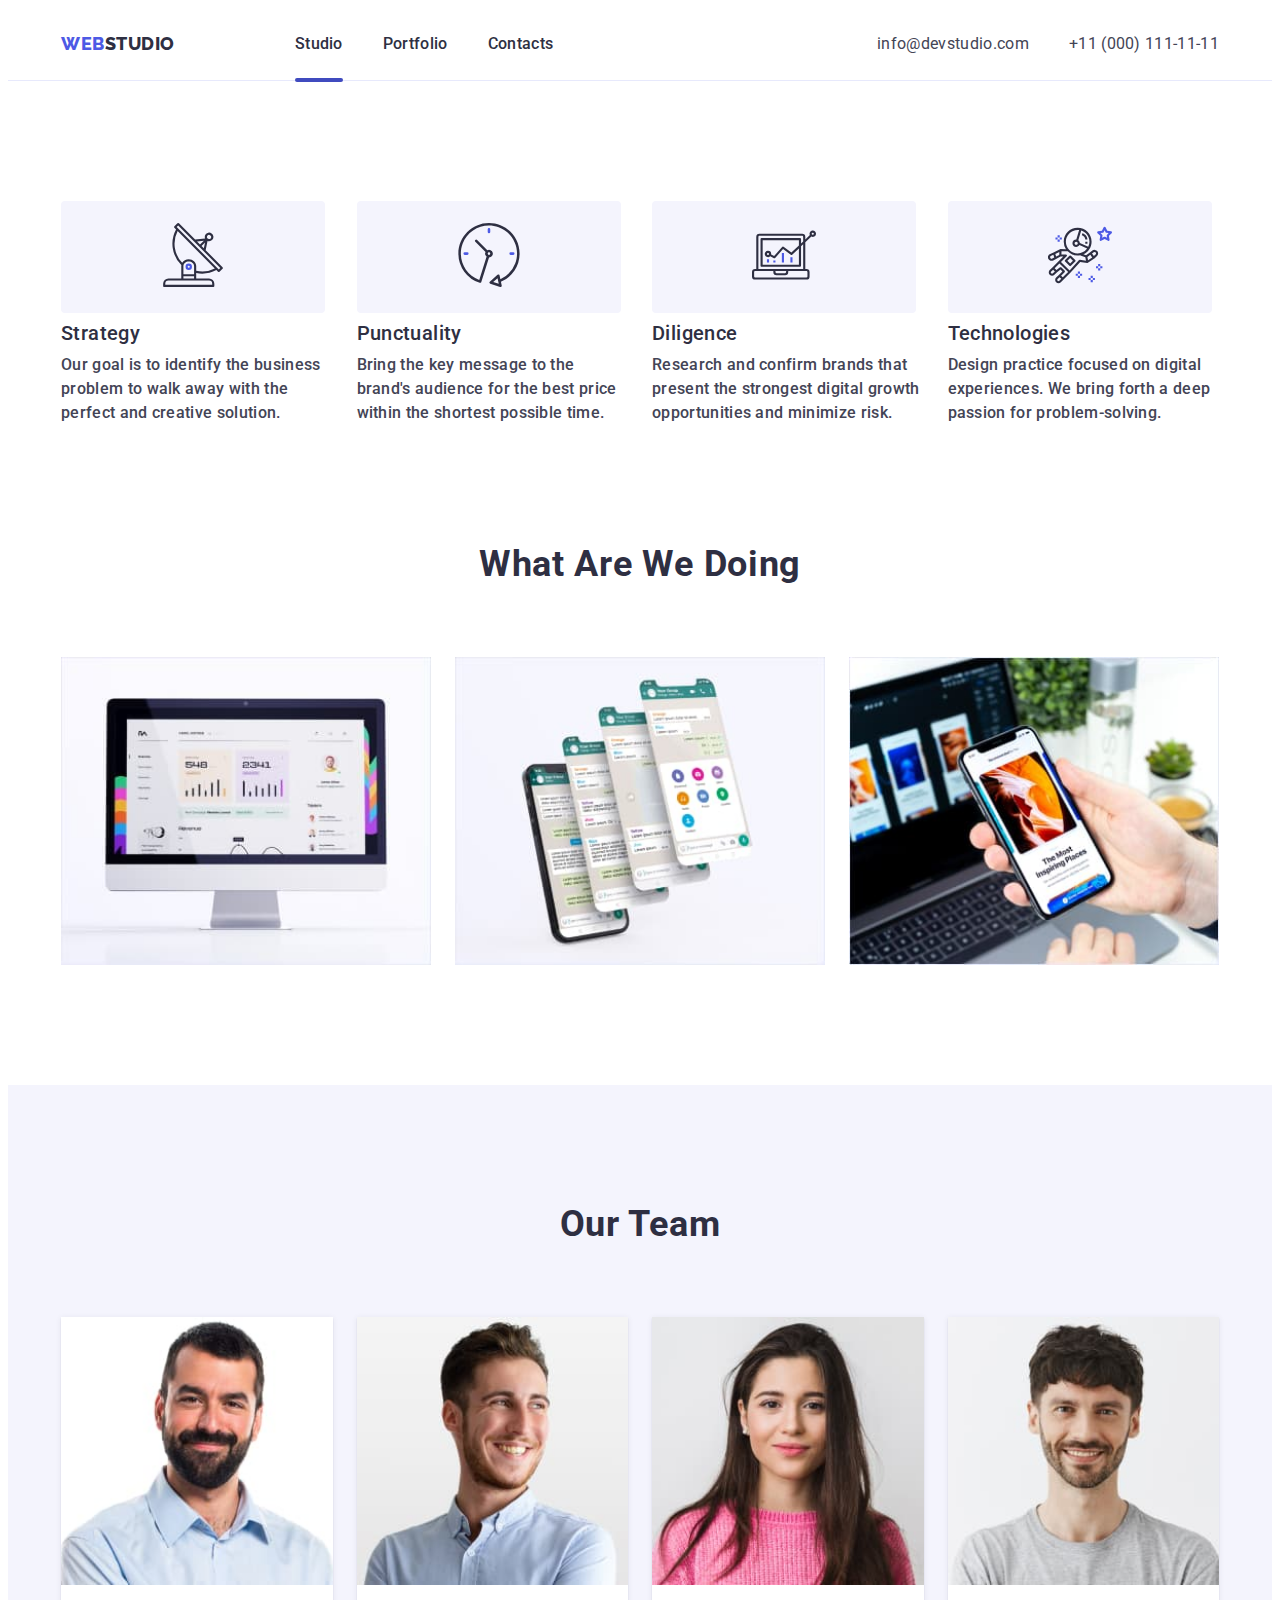
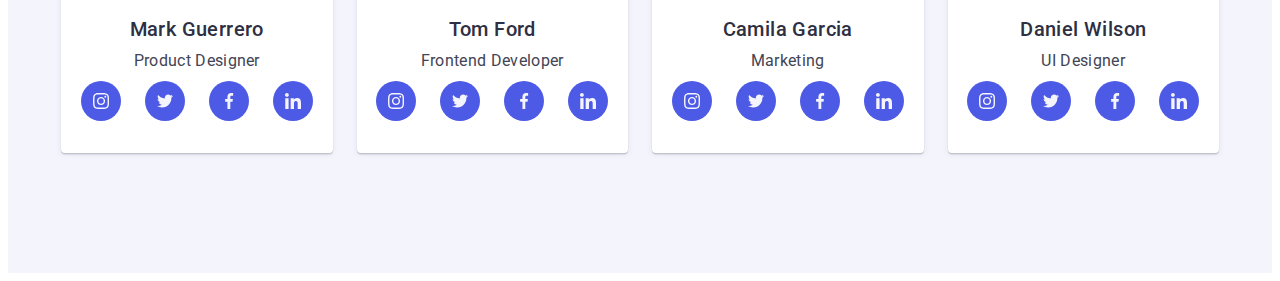
==== index.html @ e6288dbb "commit" ====
<!DOCTYPE html>
<html lang="en">
<head>
    <meta charset="UTF-8">
    <meta http-equiv="X-UA-Compatible" content="IE=edge">
    <meta name="viewport" content="width=device-width, initial-scale=1.0">
    <title>WebStudio</title>
    <link rel="preconnect" href="https://fonts.googleapis.com">
    <link rel="preconnect" href="https://fonts.gstatic.com" crossorigin>
    <link href="https://fonts.googleapis.com/css2?family=Raleway:wght@800&family=Roboto:wght@400;500;700;900&display=swap"
      rel="stylesheet">
      <link rel="stylesheet" href="https://cdnjs.cloudflare.com/ajax/libs/modern-normalize/1.1.0/modern-normalize.min.css"
        integrity="sha512-wpPYUAdjBVSE4KJnH1VR1HeZfpl1ub8YT/NKx4PuQ5NmX2tKuGu6U/JRp5y+Y8XG2tV+wKQpNHVUX03MfMFn9Q=="
        crossorigin="anonymous" referrerpolicy="no-referrer" />
    <link rel="stylesheet" href="./css/styles.css">
</head>
<body>
  <header class="page-header">
    <div class="container page-header-container">
  <nav class="page-nav list">
    <a class="logo link" href="./index.html">Web<span class="logo-span">Studio</span></a>
    <ul class="menu list">
      <li class="menu-item">
        <a class="menu-link activ-studio link" href="./index.html">Studio</a>
      </li>
      <li class="menu-item">
        <a class="menu-link  link" href="./portfolio.html">Portfolio</a>
      </li>
      <li class="menu-item">
        <a class="menu-link  link" href="">Contacts</a>
      </li>
    </ul>
  </nav>
  <button type="button" class="mobile-menu-open " data-menu-open>
    <svg class="mobile-menu-open-icon" width="32" height="22">
      <use href="./images/icons.svg#icon-icon-burger"></use>
    </svg>
  </button>
  <address class="page-address">
    <ul class="contact list">
      <li class="page-address-contact" >
        <a class="contact-info link" href="mailto:info@devstudio.com">info@devstudio.com</a>
      </li>
      <li class="page-address-contact">
        <a class="contact-info link" href="tel:+110001111111">+11 (000) 111-11-11</a>
      </li>
    </ul>
  </address>
    </div>
    <div class="mobile-menu-btn " data-menu>
      <div class="container mobile-menu-container">
        <button class="mobile-menu-close-btn " data-menu-close>
          <svg class=".mobile-menu-close-icon" width="8" height="8">
            <use href="./images/icons.svg#icon-close-modal"></use>
          </svg>
        </button>
        <ul class="mobile-menu list">
          <li class="mobile-menu-item">
            <a class="mobile-menu-link  link" href="./index.html">Studio</a>
          </li>
          <li class="mobile-menu-item">
            <a class="mobile-menu-link  link" href="./portfolio.html">Portfolio</a>
          </li>
          <li class="mobile-menu-item">
            <a class="mobile-menu-link activ-contacts link" href="">Contacts</a>
          </li>
        </ul>
        <address class="mobile-page-address">
          <ul class="mobile-contact list">
            <li class="mobile-page-address-contact">
              <a class="mobile-contact-info-tel link" href="tel:+110001111111">+11 (000) 111-11-11</a>
            </li>
            <li class="mobile-page-address-contact">
              <a class="mobile-contact-info-email link" href="mailto:info@devstudio.com">info@devstudio.com</a>
            </li>
          </ul>
        </address>
        <ul class="mobile-social-list list">
          <li class="mobile-social-list-item">
            <a href="" class="mobile-social-list-link">
              <svg class="mobile-social-list-icon" width="16" height="16">
                <use href="./images/icons.svg#icon-instagram"></use>
              </svg>
            </a>
          </li>
          <li class="mobile-social-list-item">
            <a href="" class="mobile-social-list-link">
              <svg class="mobile-social-list-icon" width="16" height="16">
                <use href="./images/icons.svg#icon-twitter"></use>
              </svg>
            </a>
          </li>
          <li class="mobile-social-list-item">
            <a href="" class="mobile-social-list-link">
              <svg class="mobile-social-list-icon" width="16" height="16">
                <use href="./images/icons.svg#icon-facebook"></use>
              </svg>
            </a>
          </li>
          <li class="mobile-social-list-item">
            <a href="" class="mobile-social-list-link">
              <svg class="mobile-social-list-icon" width="16" height="16">
                <use href="./images/icons.svg#icon-linkedin"></use>
              </svg>
            </a>
          </li>
        </ul>
      </div>
    </div>
  </header>
  <main>
    <!-- <section class="hero">
<div class="container">
<h1 class="main-title">Effective Solutions
  for Your Business</h1>
<button class="modal-btn" type="button" data-modal-open>Order Service</button>
</div>
   </section> -->
    <section class="solutions section">
      <div class="container">
        <h2 class="visualy-hidden" hidden></h2>
        <ul class="solutions-list list">
          <li class="team-solutions">
            <div class="solutions-list-icons">
              <a href="" class="solutions-list-link">
                <svg class="solutions-icons" width="64" height="64">
                  <use href="./images/icons.svg#icon-antenna"></use>
                </svg>
              </a>         
            </div>
            <h3 class="name-decisions">Strategy</h3>
            <p class="description-solutions">Our goal is to identify the business
              problem to walk away with the perfect and creative solution.</p>
          </li>
          <li class="team-solutions">
            <div class="solutions-list-icons">
              <a href="" class="solutions-list-link">
                <svg class="solutions-icons" width="64" height="64">
                  <use href="./images/icons.svg#icon-clock"></use>
                </svg>
              </a>         
            </div>
            <h3 class="name-decisions">Punctuality</h3>
            <p class="description-solutions">Bring the key message to the brand's audience for the best price within the
              shortest possible time.</p>
          </li>
          <li class="team-solutions">
            <div class="solutions-list-icons">
              <a href="" class="solutions-list-link">
                <svg class="solutions-icons" width="64" height="64">
                  <use href="./images/icons.svg#icon-diagram"></use>
                </svg>
              </a>      
            </div>
            <h3 class="name-decisions">Diligence</h3>
            <p class="description-solutions">Research and confirm brands that present the strongest digital growth opportunities
              and minimize risk.</p>
          </li>
          <li class="team-solutions">
            <div class="solutions-list-icons">
              <a href="" class="solutions-list-link">
                <svg class="solutions-icons" width="64" height="64">
                  <use href="./images/icons.svg#icon-astronaut"></use>
                </svg>
              </a>  
            </div>
            <h3 class="name-decisions">Technologies</h3>
            <p class="description-solutions">Design practice focused on digital experiences. We bring forth a deep passion for
              problem-solving.</p>
          </li>
        </ul>
      </div>
    </section>
    <section class="our-solutions">
   <div class="container">
    <h2 class="work-options">What are we doing</h2>
    <ul class="our-solutions-list list">
      <li class="photos-works">
        <img src="./images/section_3/img_1.jpg" alt="computer" width="360" height="300">
      </li>
      <li class="photos-works">
        <img src="./images/section_3/img_2.jpg" alt="application" width="360" height="300">
      </li>
      <li class="photos-works">
        <img src="./images/section_3/img_3.jpg" alt="telephone" width="360" height="300">
      </li>
    </ul>
   </div>
    </section>
    <section class="our-team section">
      <div class="container">
        <h2 class="team">Our Team</h2>
        <ul class="our-team-list list">
          <li class="team-description">
            <img src="./images/team/mark_guerrero.jpg" alt="photo product designer" width="264" height="260">
            <div class="team-description-content">
                <h3 class="name">Mark Guerrero</h3>
                <p class="profession">Product Designer</p>
                <ul class="social-list list">
                  <li class="social-list-item">
                    <a href="" class="social-list-link">
                      <svg class="social-list-icon" width="16" height="16">
                        <use href="./images/icons.svg#icon-instagram"></use>
                      </svg>
                    </a>
                  </li>
                  <li class="social-list-item">
                    <a href="" class="social-list-link">
                      <svg class="social-list-icon" width="16" height="16">
                        <use href="./images/icons.svg#icon-twitter"></use>
                      </svg>
                    </a>
                  </li>
                  <li class="social-list-item">
                    <a href="" class="social-list-link">
                      <svg class="social-list-icon" width="16" height="16">
                        <use href="./images/icons.svg#icon-facebook"></use>
                      </svg>
                    </a>
                  </li>
                  <li class="social-list-item">
                    <a href="" class="social-list-link">
                      <svg class="social-list-icon" width="16" height="16">
                        <use href="./images/icons.svg#icon-linkedin"></use>
                      </svg>
                    </a>
                  </li>
                </ul>
            </div>
          </li>
          <li class="team-description">
            <img src="./images/team/tom_ford.jpg" alt="photo frontend developer " width="264" height="260">
            <div class="team-description-content">
                <h3 class="name">Tom Ford</h3>
                <p class="profession">Frontend Developer</p>
                <ul class="social-list list">
                  <li class="social-list-item">
                    <a href="" class="social-list-link">
                      <svg class="social-list-icon" width="16" height="16">
                        <use href="./images/icons.svg#icon-instagram"></use>
                      </svg>
                    </a>
                  </li>
                  <li class="social-list-item">
                    <a href="" class="social-list-link">
                      <svg class="social-list-icon" width="16" height="16">
                        <use href="./images/icons.svg#icon-twitter"></use>
                      </svg>
                    </a>
                  </li>
                  <li class="social-list-item">
                    <a href="" class="social-list-link">
                      <svg class="social-list-icon" width="16" height="16">
                        <use href="./images/icons.svg#icon-facebook"></use>
                      </svg>
                    </a>
                  </li>
                  <li class="social-list-item">
                    <a href="" class="social-list-link">
                      <svg class="social-list-icon" width="16" height="16">
                        <use href="./images/icons.svg#icon-linkedin"></use>
                      </svg>
                    </a>
                  </li>
                </ul>
            </div>
          </li>
          <li class="team-description">
            <img src="./images/team/camila_garcia.jpg" alt="photo marketing" width="264" height="260">
            <div class="team-description-content">
              <h3 class="name">Camila Garcia</h3>
              <p class="profession">Marketing</p>
              <ul class="social-list list">
                <li class="social-list-item">
                  <a href="" class="social-list-link">
                    <svg class="social-list-icon" width="16" height="16">
                      <use href="./images/icons.svg#icon-instagram"></use>
                    </svg>
                  </a>
                </li>
                <li class="social-list-item">
                  <a href="" class="social-list-link">
                    <svg class="social-list-icon" width="16" height="16">
                      <use href="./images/icons.svg#icon-twitter"></use>
                    </svg>
                  </a>
                </li>
                <li class="social-list-item">
                  <a href="" class="social-list-link">
                    <svg class="social-list-icon" width="16" height="16">
                      <use href="./images/icons.svg#icon-facebook"></use>
                    </svg>
                  </a>
                </li>
                <li class="social-list-item">
                  <a href="" class="social-list-link">
                    <svg class="social-list-icon" width="16" height="16">
                      <use href="./images/icons.svg#icon-linkedin"></use>
                    </svg>
                  </a>
                </li>
              </ul>
            </div>
          </li>
          <li class="team-description">
            <img src="./images/team/daniel_wilson.jpg" alt="photo UI designer" width="264" height="260">
            <div class="team-description-content">
              <h3 class="name">Daniel Wilson</h3>
              <p class="profession">UI Designer</p>
              <ul class="social-list list">
                <li class="social-list-item">
                  <a href="" class="social-list-link">
                    <svg class="social-list-icon" width="16" height="16">
                      <use href="./images/icons.svg#icon-instagram"></use>
                    </svg>
                  </a>
                </li>
                <li class="social-list-item">
                  <a href="" class="social-list-link">
                    <svg class="social-list-icon" width="16" height="16">
                      <use href="./images/icons.svg#icon-twitter"></use>
                    </svg>
                  </a>
                </li>
                <li class="social-list-item">
                  <a href="" class="social-list-link">
                    <svg class="social-list-icon" width="16" height="16">
                      <use href="./images/icons.svg#icon-facebook"></use>
                    </svg>
                  </a>
                </li>
                <li class="social-list-item">
                  <a href="" class="social-list-link">
                    <svg class="social-list-icon" width="16" height="16">
                      <use href="./images/icons.svg#icon-linkedin"></use>
                    </svg>
                  </a>
                </li>
              </ul>
            </div>
          </li>
        </ul>
      </div>
    </section>
    <!-- <section class="our-customers section">
      <div class="container">
        <h2 class="customers-title">Customers</h2>
        <ul class="customers-list list">
          <li class="customers-list-item">
            <a href="" class="customers-list-link">
             <svg class="customers-list-icon" width="104" height="56">
                <use href="./images/icons.svg#icon-Logo_ya_co"></use>
              </svg>
            </a>
          </li>
          <li class="customers-list-item">
            <a href="" class="customers-list-link">
              <svg class="customers-list-icon" width="104" height="56">
                <use href="./images/icons.svg#icon-Logo_tagline_here"></use>
              </svg>
            </a>  
          </li>
          <li class="customers-list-item">
            <a href="" class="customers-list-link">
              <svg class="customers-list-icon" width="104" height="56">
                <use href="./images/icons.svg#icon-Logo_company"></use>
              </svg>
            </a>      
          </li>
          <li class="customers-list-item">
            <a href="" class="customers-list-link"> 
              <svg class="customers-list-icon" width="104" height="56">
                <use href="./images/icons.svg#icon-Logo_foster_peters"></use>
              </svg>
            </a>
          </li>
          <li class="customers-list-item">
            <a href="" class="customers-list-link">
              <svg class="customers-list-icon" width="104" height="56">
                <use href="./images/icons.svg#icon-Logo-brand"></use>
              </svg>
            </a>
          </li>
          <li class="customers-list-item">
            <a href="" class="customers-list-link">
              <svg class="customers-list-icon" width="104" height="56">
                <use href="./images/icons.svg#icon-Logo_company"></use>
              </svg>
            </a>      
          </li>
        </ul>
      </div>
    </section> -->
  </main>
  <!-- <footer class="page-footer">
<div class="page-footer-container container">
  <div class="page-footer-logo">
    <a class="logo footer-logo link" href="./index.html">Web<span class="logo-span-footer">Studio</span></a>
    <p class="goal">Increase the flow of customers and sales for your business with digital marketing & growth solutions.
    </p>
  </div>
  <div class="media">
    <p class="media-title">Social media</p>
    <ul class="media-list list">
      <li class="media-list-item">
        <a href="" class="media-list-link">
          <svg class="media-list-icon" width="24" height="24">
            <use href="./images/icons.svg#icon-instagram"></use>
          </svg>
        </a>
      </li>
      <li class="social-list-item">
        <a href="" class="media-list-link">
          <svg class="social-list-icon" width="24" height="24">
            <use href="./images/icons.svg#icon-twitter"></use>
          </svg>
        </a>
      </li>
      <li class="social-list-item">
        <a href="" class="media-list-link">
          <svg class="social-list-icon" width="24" height="24">
            <use href="./images/icons.svg#icon-facebook"></use>
          </svg>
        </a>
      </li>
      <li class="social-list-item">
        <a href="" class="media-list-link">
          <svg class="social-list-icon" width="24" height="24">
            <use href="./images/icons.svg#icon-linkedin"></use>
          </svg>
        </a>
      </li>
    </ul>
  </div>
<div class="subscribe">
    <p class="subscribe-text">Subscribe</p>
    <form class="subscribe-form">
      <input type="Email" name="user_email" class="subscribe-form-input" required placeholder="E-mail">
      <button type="submit" class="subscribe-form-submit" span>Subscribe</span>
        <svg class="subscribe-svg" width="24" height="24">
          <use href="./images/icons.svg#icon-Frame"></use>
        </svg>
      </button>
    </form>
</div>
</div>
  </footer>
  <div class="backdrop is-hidden" data-modal>
    <div class="modal">
      <button type="button" class="modal-close-btn" data-modal-close>
        <svg class="modal-close-btn-icon" width="8" height="8">
          <use href="./images/icons.svg#icon-close-modal"></use>
        </svg>
      </button>
      <p class="modal-text">Leave your contacts and we will call you back</p>
      <form class="modal-form">
        <label class="modal-form-field">
          <span class="modal-form-imput-desc">Name</span>
          <span class="modal-form-input-wrapper">
            <input autofocus type="text" name="user_name" class="modal-form-input" required pattern="[a-zA-Z]+" minlength="2" />
            <svg class="modal-form-input-icon" width="18px" height="24px">
              <use href="./images/icons.svg#icon-person"></use>
            </svg>
          </span>
        </label>
        <label class="modal-form-field">
          <span class="modal-form-imput-desc">Phone</span>
          <span class="modal-form-input-wrapper">
            <input type="tel" name="user_phone" class="modal-form-input" required pattern="[0-9]{3}-[0-9]{3}-[0-9]{2}-[0-9]{2}"
              title="xxx-xxx-xx-xx" />
            <svg class="modal-form-input-icon" width="18px" height="24px">
              <use href="./images/icons.svg#icon-phone"></use>
            </svg>
          </span>
        </label>
        <label class="modal-form-field">
          <span class="modal-form-imput-desc">Email</span>
          <span class="modal-form-input-wrapper">
            <input type="Email" name="user_email" class="modal-form-input" required />
            <svg class="modal-form-input-icon" width="18px" height="24px">
              <use href="./images/icons.svg#icon-email"></use>
            </svg>
          </span>
        </label>
          <label class="modal-form-field">
            <span class="modal-form-imput-desc">Comment</span>
            <textarea
            name="user_message"
            class="modal-form-coment"
            placeholder="Text input"></textarea>
          </label>
          <input id="user-policy" type="checkbox" name="user_policy" class="modal-form-check visualy-hidden"/>
          <label for="user-policy" class="modal-form-check-desc">
            I accept the terms and conditions of the&nbsp;<a class="check-policy" href="">Privacy Policy</a></label>
          <button type="submit" class="modal-form-submit">Send</button>
      </form>
    </div>
  </div> -->
  <script src="./js/mobile-menu.js"></script>
  <!-- <script src="./js/modal.js"></script> -->
</body>
</html>
---- css/styles.css ----
:root {
--color-iris: #4d5ae5;
--title-color-navy-blue: #2E2F42;
--color-white: #ffffff;
--color-ocean: #404BBF;
--text-color-slate: #434455;
--color-cloud: #F4F4FD;
--transition-duration-and-func:250ms cubic-bezier(0.4, 0, 0.2, 1) ;
}

p,
h1,
h2,
h3,
h4,
h5,
h6 {
margin: 0;
}

ul {
  margin: 0;
  padding-left: 0;
}
address {
    font-style: normal;
}
img {
    display: block;
    width: 100%;
    height: auto;
}
button {
    cursor: pointer;
}

body {
font-family: 'Roboto', sans-serif;
color: #434455; 
background-color:#ffffff;
}
.visualy-hidden {
position: absolute;
width: 1px;
height: 1px;
margin: -1px;
border: 0;
padding: 0;
white-space: nowrap;
clip-path: inset(100%);
clip: rect(0 0 0 0);
overflow: hidden;
}

.list {
    list-style: none;
}
.link {
    text-decoration: none;
}
.logo {
    font-family: 'Raleway', sans-serif;
    font-weight: 800;
    text-transform: uppercase;
    font-size: 18px;
    line-height: 1.17;
    letter-spacing: 0.03em;
    color: var(--color-iris);
    margin-right: 120px;
    margin-bottom: 0;
}

.logo-span {

    color: #2E2F42;
}
/*.container {
  width: 1158px;
  padding-left: 15px;
  padding-right: 15px;
  margin: 0 auto;
}*/
.container {
padding-left: 15px;
padding-right: 15px;
}
@media screen and (min-width: 428px) {
.container {
width: 428px;
margin-left: auto;
margin-right: auto;
    }

}
@media screen and (min-width: 768px) {
.container {
width: 768px;
    }

}
@media screen and (min-width: 1200px) {
.container {
width: 1158px;
    }
}
@media screen and (max-width: 767px) {
.section {
padding-top: 96px;
padding-bottom: 96px;
}
}
 @media screen and (min-width: 768px) {
.section {
padding-top: 120px;
padding-bottom: 120px;
}
 }
/*.section {
    padding-top: 120px;
    padding-bottom: 120px;
}
/* ==========Components =========*/ 
/*.logo {
font-family: 'Raleway', sans-serif;
font-weight: 800;
text-transform: uppercase;
font-size: 18px;
line-height: 1.17;
letter-spacing: 0.03em;
color: var(--color-iris);
margin-right: 76px;
margin-bottom: 0;
}

.logo-span {

    color: #2E2F42;
}*/
/* ==========/Components =========*/
/* ========== Header =========*/
@media screen and (max-width: 767px) {
.menu {
    display: none;
    }

.page-address {
display: none;
     }
 .mobile-menu-open {
     background-color: var(--color-white);
     padding: 0;
     border: none;
     line-height: 0;
 }

 .mobile-menu-open-icon {
     stroke: #2E2F42;
 }

 .mobile-menu-container {
     position: relative;
 }
}
.page-header-container {
display: flex;
align-items: center;
justify-content: space-between;
}
.page-header {
padding-top: 24px;
padding-bottom: 24px;
}

@media screen and (min-width: 768px) {
.mobile-menu-open{
    display: none;
}
.page-header {
padding-top: 24px;
padding-bottom: 24px;
border-bottom: 1px solid #E7E9FC;
}

.page-nav {
display: flex;
align-items: center;
}
.menu {
display: flex;
align-items: center;
}
.menu-item:not(:last-child) {
margin-right: 40px;
}
.menu-link {
position: relative;
font-weight: 500;
font-size: 16px;
line-height: 1.5;
letter-spacing: 0.02em;
margin-bottom: 20px;
color: var(--title-color-navy-blue);
transition: color var(--transition-duration-and-func);

}
.menu-link:hover,
.menu-link:focus {
color: var(--color-ocean);
}
.menu-link::after {
content: "";
position: absolute;
width: 100%;
height: 4px;
left: 0px;
top: 44px;
border-radius: 2px;
}
.activ-studio.menu-link::after,
.activ-portfolio.menu-link::after,
.activ-contacts.menu-link::after {
    background-color: #404BBF;

}

.menu-link:hover,
.menu-link:focus {
    color: var(--color-ocean);
}
.contact-info {
font-weight: 400;
color: var(--text-color-slate);
font-size: 12px;
line-height: 1.17;
letter-spacing: 0.02em;
transition: color var(--transition-duration-and-func);
}
.contact-info:hover,
.contact-info:focus {
    color: var(--color-ocean);
}
}
@media screen and (min-width: 1200px ) {
.contact {
display: flex;
align-items: center;
    }
.page-address {
    font-style: normal;
}

.page-address-contact:not(:last-child) {
    margin-right: 40px;
}

.contact-info {
font-size: 16px;
line-height: 1.5;

}



}
/*.page-header {
    padding-top: 24px;
    padding-bottom: 24px;
    border-bottom: 1px solid #E7E9FC;
}
.page-header-container {
    display: flex;
    align-items: center;
    justify-content: space-between;
}
.menu {
    display: flex;
    align-items: center;
}
.page-nav {
    display: flex;
    align-items: center;
}
.contact {
    display: flex;
    align-items: center;
}
.menu-item:not(:last-child) {
    margin-right: 40px;
}

.menu-link {
position: relative;
font-weight: 500;
font-size: 16px;
line-height: 1.5;
letter-spacing: 0.02em;
margin-bottom: 20px;
color: var(--title-color-navy-blue);
transition:color var(--transition-duration-and-func);

}
.menu-link::after {
content: "";
position: absolute;
width: 100%;
height: 4px;
left: 0px;
top: 44px;
border-radius: 2px;
}

.activ-studio.menu-link::after,
.activ-portfolio.menu-link::after,
.activ-contacts.menu-link::after {
background-color: #404BBF;

}
.menu-link:hover,
.menu-link:focus {
color: var(--color-ocean);
}

.page-address {
font-style: normal;
}
.page-address-contact:not(:last-child) {
 margin-right: 40px;
}
.contact-info {
font-weight: 400;
color: var(--text-color-slate);
font-size: 16px;
line-height: 1.5;
letter-spacing: 0.02em;
transition: color var(--transition-duration-and-func);
}

.contact-info:hover,
.contact-info:focus {
 color: var(--color-ocean);
}*/
@media screen and (max-width: 767px) {
.mobile-menu-btn {
position: fixed;
height: 100%;
max-height: 796px;
width: 100%;
z-index: 1000;
background-color: var(--color-cloud);
box-shadow: 0px 2px 1px rgba(46, 47, 66, 0.08), 0px 1px 1px rgba(46, 47, 66, 0.16), 0px 1px 6px rgba(46, 47, 66, 0.08);
top: 0;
left: 0;

opacity: 0;
visibility: hidden;
pointer-events: none;
transition: opacity var(--transition-duration-and-func),
visibility var(--transition-duration-and-func);
    }

.mobile-menu-btn.is-open {
opacity: 1;
visibility: visible;
pointer-events: auto;
    }

    .mobile-menu-close-btn {
position: absolute;
top: 24px;
right: 24px;
border-radius: 50%;
width: 24px;
height: 24px;
padding: 0;
border: 0;
background: #E7E9FC;
border: 1px solid (0,0,0,0.1);
line-height: 0;
    }

    .mobile-menu-container {
position: relative;
padding-top: 80px;
padding-left: 40px;
padding-bottom: 40px;
    }

    .mobile-menu {
display: flex;
flex-direction: column;
gap: 40px;
margin-bottom: 284px;
    }

    .mobile-menu-link {
font-style: normal;
font-weight: 700;
font-size: 36px;
line-height: 1.11;
letter-spacing: 0.02em;
text-transform: capitalize;
color: #2E2F42;
    }

    .mobile-contact {
display: flex;
flex-direction: column;
gap: 40px;
margin-bottom: 48px;
    }

    .mobile-contact-info-email {
font-weight: 500;
font-size: 20px;
line-height: 1.2;
letter-spacing: 0.02em;
color: #434455;
    }

    .mobile-contact-info-tel {

font-weight: 700;
font-size: 36px;
line-height: 1.11px;
letter-spacing: 0.02em;
text-transform: capitalize;
    }

    .mobile-social-list {
display: flex;
gap: 56px;
justify-content: center;
    }

    .mobile-social-list-link {
display: flex;
justify-content: center;
align-items: center;
width: 40px;
height: 40px;
border-radius: 50%;
background-color: #4D5AE5;
    }

    .mobile-social-list-icon {
fill: var(--color-cloud);
    }

    .mobile-social-list-link,
    .mobile-social-list-link:focus {
background-color: #404BBF;
    }
}
@media screen and (min-width: 768px) {
.mobile-menu-btn {
display: none;
}
}

/* ========== /Header =========*/
/* ========== Hero =========*/

/*.hero {
background-color: #2e2f42;
padding-top: 188px;
padding-bottom: 188px;
text-align: center;
background-image:linear-gradient(rgba(46, 47, 66, 0.7), rgba(46, 47, 66, 0.7)),
 url("../images/hero/people_office.jpg");
background-size: cover;
background-color: #2E2F42;
max-width: 1440px;
margin: 0 auto;
}

.main-title {
font-weight: 700;
width: 496px;
font-size: 56px;
line-height: 1.07;
letter-spacing: 0.02em;
text-align: center;
color: var(--color-white);
margin-bottom: 48px;
margin-left: auto;
margin-right: auto;
}

.modal-btn {
font-family: 'Roboto', sans-serif;
font-weight: 500;
font-size: 16px;
line-height: 1.5;
letter-spacing: 0.04em;
color: var(--color-white);
background: var(--color-iris);
padding: 16px 32px;
border-radius: 4px;
border: 0;
transition:background-color var(--transition-duration-and-func) ;
}

.modal-btn:hover, .modal-btn:focus {
background-color: #404BBF;
}
/* ========== /Hero =========*/

/* ========== Solutions =========*/
@media screen and (max-width: 1999px) {
.solutions-list-icons {
display: none;
} 
}


.name-decisions {
font-weight: 700;
font-size: 36px;
line-height: 1.11;
letter-spacing: 0.02em;
    color: var(--title-color-navy-blue);
        margin-bottom: 8px;
}
  .description-solutions {
      font-size: 16px;
      font-weight: 500;
      line-height: 1.5;
      letter-spacing: 0.02em;
  }

@media screen and (max-width: 767px) {
.name-decisions {
    text-align: center;
}
.solutions-list {
    display: flex;
    flex-direction: column;
    align-items: flex-start;
    gap: 72px;

}
}

@media screen and (min-width:768px) {
.solutions-list {
display: flex;
flex-wrap: wrap;
gap: 24px;
}
.team-solutions {
    width: 356px;
    flex-basis: calc((100% - 24px) / 2);
}
}
@media screen and (min-width: 1200px) {
    
    .team-solutions {
        width: 264px;
        flex-basis: calc((100% - 72px) / 4);
    }

    .solutions-list-icons {
        display: flex;
        width: 264px;
        height: 112px;
        border-radius: 4px;
        background-color: #F4F4FD;
        margin-bottom: 8px;
        justify-content: center;
        align-items: center;
    }

    .name-decisions {
        font-weight: 500;
        font-size: 20px;
        line-height: 1.2;

    }

    .description-solutions {
        font-weight: 500;

    }
}

/*.solutions-list {
display: flex;
flex-wrap: wrap;
gap: 24px;
}

.team-solutions {
width: 264px;
flex-basis: calc((100% - 72px) / 4);
}
.solutions-list-icons {
display:flex;
width: 264px;
height: 112px;
border-radius: 4px;
background-color: #F4F4FD;
margin-bottom: 8px;
justify-content: center;
align-items: center;
}

.name-decisions {
font-weight: 500;
font-size: 20px;
line-height: 1.2;
letter-spacing: 0.02em;
color: var(--title-color-navy-blue);
margin-bottom: 8px;
}
.description-solutions {
font-size: 16px;
font-weight: 400;
line-height: 1.5;
letter-spacing: 0.02em;
}
/* ========== /Solutions =========*/

/* ========== Our-solutions =========*/

@media screen and (max-width: 1199px) {
    .our-solutions {
        display: none;
    }
      
}
@media screen and (min-width: 1200px) {
    
.our-solutions-list {
        display: flex;
        flex-wrap: wrap;
        gap: 24px;
    }

    .photos-works {
        flex-basis: calc((100% - 48px) / 3);
    }

    .our-solutions {
        padding-bottom: 120px;
    }

    .work-options {
        font-weight: 700;
        font-size: 36px;
        line-height: 1.11;
        text-transform: capitalize;
        letter-spacing: 0.02em;
        text-align: center;
        color: var(--title-color-navy-blue);
        margin-bottom: 72px;
    }
   
}
/*.our-solutions-list {
    display: flex;
    flex-wrap: wrap;
    gap: 24px;
}
.photos-works {
flex-basis: calc((100% - 48px) / 3);
}
.our-solutions {
    padding-bottom: 120px;
}
.work-options {
font-weight: 700;
font-size: 36px;
line-height: 1.11;
text-transform: capitalize;
letter-spacing: 0.02em;
text-align: center;
color: var(--title-color-navy-blue);
margin-bottom: 72px;
}

/* ========== /Our-solutions =========*/

/* ========== Our-team =========*/

.our-team-list {
    display: flex;
    flex-wrap: wrap;
    gap: 24px;
}
.our-team {
background-color: var(--color-cloud);
}
.team-description-content {
padding-top: 32px;  
padding-bottom: 32px;
}

.team {
font-size: 36px;
font-weight: 700;
line-height: 1.11;
text-transform: capitalize;
letter-spacing: 0.02em;
text-align: center;
color: var(--title-color-navy-blue);
margin-bottom: 72px;
}
.team-description {
background-color: var(--color-white);
text-align: center;
flex-basis: calc((100% - 72px) / 4);
box-shadow: 0px 1px 6px rgba(46, 47, 66, 0.08), 0px 1px 1px rgba(46, 47, 66, 0.16), 0px 2px 1px rgba(46, 47, 66, 0.08);
border-radius: 0px 0px 4px 4px;
}
.name {
font-weight: 500;
font-size: 20px;
line-height: 1.2;
letter-spacing: 0.02em;
color: var(--title-color-navy-blue);
margin-bottom: 8px;
}
.profession {
font-weight: 400;
font-size: 16px;
line-height: 1.5;
letter-spacing: 0.02em;
margin-bottom: 8px;
}
.social-list {
display: flex;
justify-content: center;
gap: 24px;
}
.social-list-link {
display: flex;
justify-content: center;
align-items: center;
width: 40px;
height: 40px;
border-radius: 50%;
background-color: #4D5AE5;
transition:background-color var(--transition-duration-and-func) ;
}
.social-list-link:hover, 
.social-list-link:focus {
background-color: #404BBF;
}
.social-list-icon {
fill: #f4f4fd;
}

/* ========== /Our-team =========*/
/* ========== Our-Customers=========*/
/*.customers-title {
font-size: 36px;
font-weight: 700;
line-height: 1.11;
text-transform: capitalize;
letter-spacing: 0.02em;
text-align: center;
color: var(--title-color-navy-blue);
margin-bottom: 72px;
}
.customers-list{
display: flex;
justify-content: center;
gap: 24px;
}

.customers-list-link {
display: flex;
justify-content: center;
align-items: center;
width: 168px;
height: 88px;
border-radius: 4px;
border: 1px solid #8E8F99;
transition: border var(--transition-duration-and-func);
}
.customers-list-icon {
fill: #AFB1B8;
transition:fill var(--transition-duration-and-func);
}

.customers-list-link:hover, .customers-list-link:focus {
border: 1px solid #404BBF;
}
.customers-list-link:hover> .customers-list-icon, 
.customers-list-link:focus>.customers-list-icon {
fill: #404BBF;
}

/* ========== /Our-Customers=========*/
/* ========== Page-footer=========*/
/*.page-footer {
display: flex;
background-color: #2e2f42;
padding-top: 100px;
padding-bottom: 100px;
}
.page-footer-container {
display: flex;
}
.page-footer-logo {
display: flex;
flex-direction: column;
margin-right: 120px;
}

.footer-logo {
display: block;
margin-bottom: 16px;
}
.goal {
font-weight: 400;
font-size: 16px; 
line-height: 1.5;
letter-spacing: 0.02em;
color: var(--color-cloud);
width: 264px;
}
.logo-span-footer{

color: var(--color-cloud);
}
.media {
display: flex;
flex-direction: column; 
margin-right: 80px; 
}
.media-list {
display: flex;
justify-content: center;
gap: 16px;
}

.media-list-link {
display: flex;
justify-content: center;
align-items: center;
width: 40px;
height: 40px;
border-radius: 50%;
background-color: #4D5AE5;
transition:background-color var(--transition-duration-and-func) ;
}

.media-title {
font-weight: 500;
font-size: 16px;
line-height: 1.5;
letter-spacing: 0.02em;
color: var(--color-white);
margin-bottom: 16px;
}
.media-list-icon {
fill: #f4f4fd;
}
.media-list-link:hover, .media-list-link:focus {
background-color: #31D0AA;
}
.subscribe {
display: flex;
flex-direction: column;
}
.subscribe-text {
font-weight: 500;
font-size: 16px;
line-height: 1.5;
letter-spacing: 0.02em;
color: #FFFFFF;
margin-bottom: 16px;
}

.subscribe-form {
display: flex;
gap: 24px;
}

.subscribe-form-input {
width: 264px;
height: 40px;
border: 1px solid #FFFFFF;
border-radius: 4px;
padding-left: 16px;
outline: 0;
font-weight: 400;
font-size: 12px;
line-height: 2;
letter-spacing: 0.04em;
color: var(--color-white);
background-color: var(--title-color-navy-blue);

}
.subscribe-form-input::placeholder {
color: var(--color-white);
}

.subscribe-form-submit {
display: flex;
justify-content: center;
align-items: center;
padding: 8px 24px;
gap: 16px;
background: #4D5AE5;
border-radius: 4px;
min-width: 165px;
align-self: center;
font-family: 'Roboto', sans-serif;
font-weight: 500;
font-size: 16px;
line-height: 1.5;
letter-spacing: 0.04em;
color: var(--color-white);
background: var(--color-iris);
border: 0;
transition: background-color var(--transition-duration-and-func);
}
.subscribe-form-submit:hover,
.subscribe-form-submit:focus {
background-color: #404BBF;
}

.subscribe-svg {
fill: #FFFFFF;
}


/* ========== /Page-footer=========*/

/*============ Modal vikno======== */
/*.backdrop {
position: fixed;
top: 0;
left: 0;
z-index: 100;
width: 100%;
height: 100%;
background-color: rgba(46, 47, 66, 0.4);
transition: opacity var(--transition-duration-and-func),
visibility var(--transition-duration-and-func);
}

.backdrop.is-hidden {
opacity: 0;
visibility: hidden;
pointer-events: none;
}

.modal {
position: absolute;
top: 50%;
left: 50%;
transform: translate(-50%, -50%);
width: 408px;
height: 576px;
background-color: #FCFCFC;
box-shadow: 0px 1px 1px rgba(0, 0, 0, 0.14), 0px 1px 3px rgba(0, 0, 0, 0.12), 0px 2px 1px rgba(0, 0, 0, 0.2);
border-radius: 4px;
padding: 72px 24px 24px 24px;
}

.modal-close-btn-icon {
fill: var(--title-color-navy-blue);
transition: fill var(--transition-duration-and-func);
}

.modal-close-btn {
position: absolute;
top: 24px;
right: 24px;
display: flex;
justify-content: center;
align-items: center;
width: 24px;
height: 24px;
border-radius: 50%;
padding: 0;
background-color: #E7E9FC;
border: 1px solid rgba(0, 0, 0, 0.1);
transition: background-color var(--transition-duration-and-func);
}

.modal-close-btn:hover,
.modal-close-btn:focus {
background-color: #404BBF;
}

.modal-close-btn:hover>.modal-close-btn-icon,
.modal-close-btn:focus>.modal-close-btn-icon {
fill: var(--color-white);
}
/*============ /Modal vikno======== */
/*============ Modal form======== */
/*.modal-text {
font-weight: 500;
font-size: 16px;
line-height: 1.5;
margin-bottom: 16px;
text-align: center;

}

.modal-form {
display: flex;
flex-direction: column;

}

.modal-form-field {
margin-bottom: 8px;
}

.modal-form-imput-desc {
display: block;
font-weight: 400;
font-size: 12px;
line-height: 1.17;
letter-spacing: 0.04em;
color: #8E8F99;
margin-bottom: 4px;
}

.modal-form-input {
width: 100%;
height: 40px;
border: 1px solid rgba(46, 47, 66, 0.4);
border-radius: 4px;
padding-left: 38px;
color: #2E2F42;
font-size: 18px;
background: #FCFCFC;
transition: border-color var(--transition-duration-and-func) ;
}
.modal-form-input:focus {
outline: none;
border-color: #4D5AE5;
}

.modal-form-input-icon {
position: absolute;
display: block;
top: 50%;
left: 16px;
transform: translateY(-50%);
fill: #2E2F42;
transition:fill var(--transition-duration-and-func) ;
}
.modal-form-input-wrapper{
display: block;
position: relative;   
}
.modal-form-input:focus + .modal-form-input-icon {
fill: #4D5AE5;
}
.modal-form-coment {
width: 100%;
height: 120px;
padding: 8px 16px;
resize: none;
color: #2E2F42;
font-weight: 400;
font-size: 12px;
line-height: 1.17;
letter-spacing: 0.04em;
background: #FCFCFC;
border: 1px solid rgba(46, 47, 66, 0.4);
border-radius: 4px;
}
.modal-form-coment:focus {
outline: none;
border-color: #4D5AE5;    
}
.modal-form-coment::placeholder {
color: rgba(46, 47, 66, 0.4);
}
.modal-form-check-desc {
display: flex;
align-items: center;
font-weight: 400;
font-size: 12px;
line-height: 1.17;
letter-spacing: 0.04em;
color: #8E8F99;
margin-bottom: 24px;
}

.modal-form-check:checked + .modal-form-check-desc::before {
background-color: #4D5AE5;
background-image: url(../images/check.svg);
background-repeat: no-repeat;
background-position: center;
background-size:contain;

}
.modal-form-check:focus + .modal-form-check-desc::before {
outline: 1px solid #4D5AE5;
}

.modal-form-check-desc::before {
content:"";
display: block;
width: 16px;
height: 16px;
border: 1px solid rgba(46, 47, 66, 0.4);
border-radius: 2px;
margin-right: 8px;
}

.modal-form-submit {
min-width: 169px;
align-self: center;
font-family: 'Roboto', sans-serif;
font-weight: 500;
font-size: 16px;
line-height: 1.5;
letter-spacing: 0.04em;
color: var(--color-white);
background: var(--color-iris);
padding: 16px 32px;
border-radius: 4px;
border: 0;
box-shadow: 0px 4px 4px rgba(0, 0, 0, 0.15);
transition: background-color var(--transition-duration-and-func);
}

.check-policy {
color: #4D5AE5;    
}

/*============ /Modal form======== */
/*========== Portfolio======*/
/*.cards {
padding-top: 96px;
padding-bottom: 120px;
}

.filters {
display: flex;
gap: 24px;
margin-bottom: 72px;
justify-content: center;
}
.gallery-list {
display: flex;
flex-wrap: wrap;
gap: 48px 24px;
}
.gallery {
flex-basis: calc((100% - 144px) / 9);
transition:box-shadow var(--transition-duration-and-func);
}
.gallery:hover {
box-shadow: 0px 1px 6px rgba(46, 47, 66, 0.08), 0px 1px 1px rgba(46, 47, 66, 0.16), 0px 2px 1px rgba(46, 47, 66, 0.08);
}
.gallery-content {
padding-left: 16px; 
padding-right: auto;   
padding-top: 32px;
padding-bottom: 32px;
border: 1px solid #E7E9FC;
}
.filters-button {
font-family: "Roboto", sans-serif;
font-weight: 500;
font-size: 16px;
line-height: 1.5;
letter-spacing: 0.04em;
color: var(--color-iris);
background-color: var(--color-cloud);
border: 1px solid #E7E9FC;
border-radius: 4px;
padding: 12px 24px;
transition: color var(--transition-duration-and-func),
background-color var(--transition-duration-and-func),
box-shadow var(--transition-duration-and-func);
}
 .filters-button:hover, .filters-button:focus {
color: var(--color-white);
background-color: var(--color-ocean);
box-shadow: 0px 3px 1px rgba(0, 0, 0, 0.1), 0px 2px 1px rgba(0, 0, 0, 0.08), 0px 2px 2px rgba(0, 0, 0, 0.12);
}
.gallery-name {
font-weight: 500;
font-size: 20px;
line-height: 1.2;
letter-spacing: 0.02em;
color: var(--title-color-navy-blue);
margin-bottom: 8px;
}
.text {
font-weight: 400;
font-size: 16px;
line-height: 1.5;
letter-spacing: 0.02em;
color: var(--text-color-slate);
}
.gallery-card-img-wrapper {
position: relative;
overflow: hidden;
}
.overlay {
position: absolute;
left: 0px;
top: 0px;
width: 100%;
height: 100%;
overflow-y:scroll;
transform: translate(0, 100%);
transition:transform var(--transition-duration-and-func);

font-weight: 400;
font-size: 16px;
line-height: 1.5;
letter-spacing: 0.02em;
padding:40px 32px;
color: #F4F4FD;
background-color: #4D5AE5;;
}
.gallery-card-img-wrapper:hover .overlay,
.gallery-card-img-wrapper:focus .overlay {
transform: translate(0,0);
}
/*========== Portfolio======*/
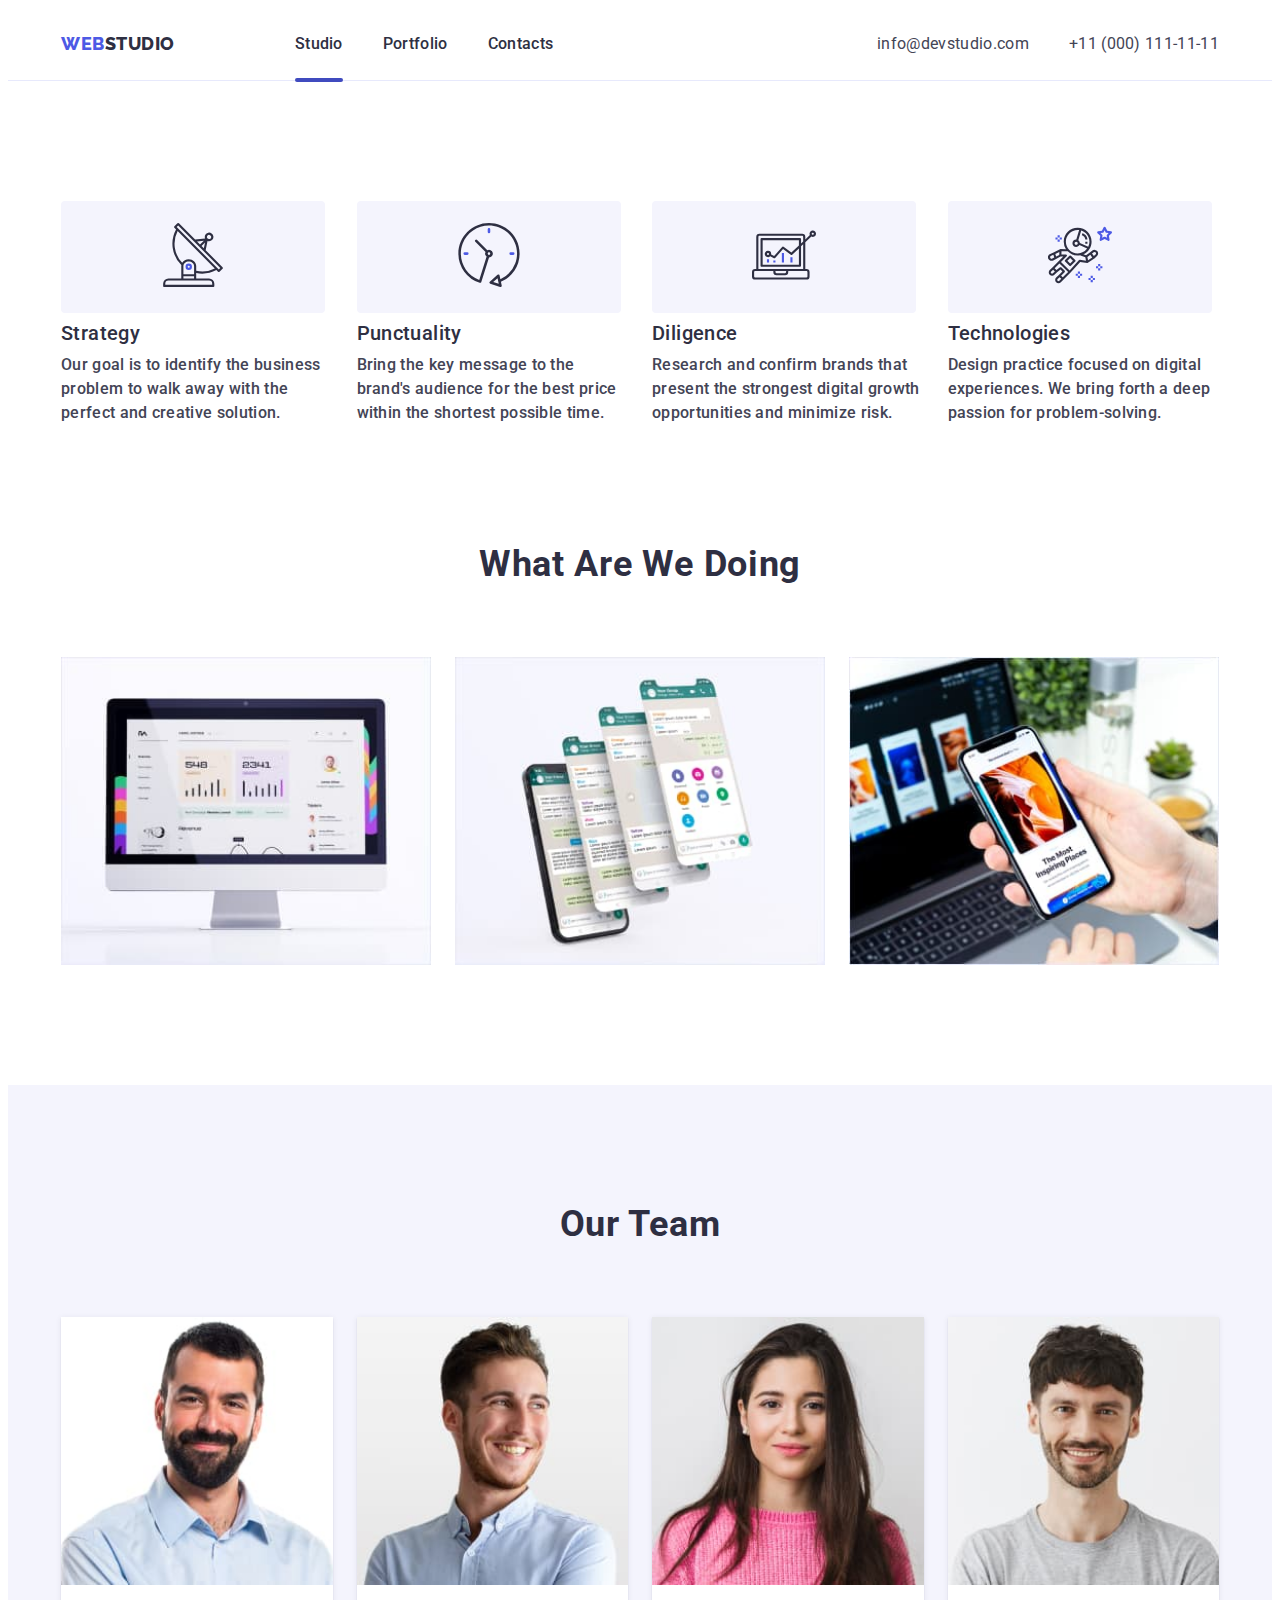
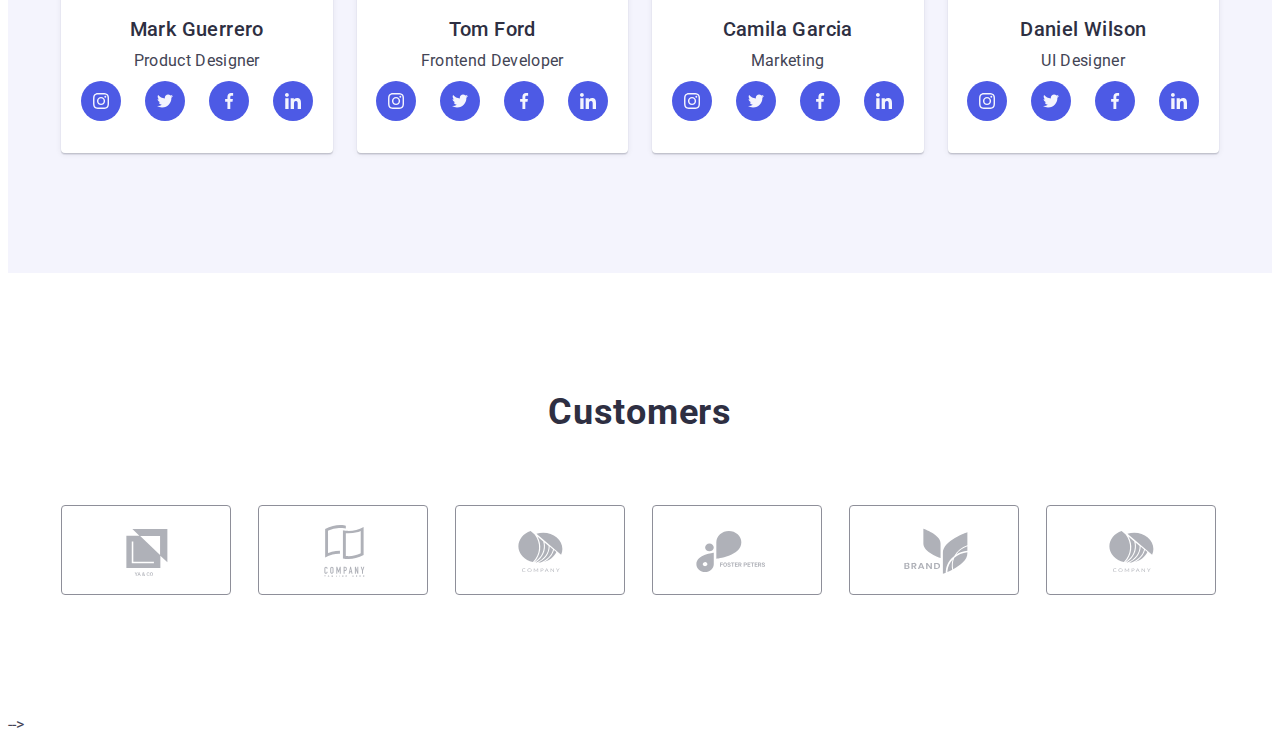
==== commit 1e4402bb: "commit" ====
--- a/index.html
+++ b/index.html
@@ -342,7 +342,7 @@
         </ul>
       </div>
     </section>
-    <!-- <section class="our-customers section">
+    <section class="our-customers section">
       <div class="container">
         <h2 class="customers-title">Customers</h2>
         <ul class="customers-list list">
--- a/css/styles.css
+++ b/css/styles.css
@@ -545,7 +545,7 @@
 .solutions-list {
 display: flex;
 flex-wrap: wrap;
-gap: 24px;
+gap:72px 24px;
 }
 .team-solutions {
     width: 356px;
@@ -681,12 +681,42 @@
 /* ========== /Our-solutions =========*/
 
 /* ========== Our-team =========*/
-
+@media screen and (max-width:767px) {
+    .our-team-list {
+            display: flex;
+            flex-wrap: wrap;
+            gap: 72px;
+        }
+}
+
+@media screen and (min-width:768px) {
+   .our-team >.container {
+    width: 582px;
+   } 
+.team-description {
+    flex-basis: calc((100% - 24px) / 2);
+}
+ .our-team-list {
+     display: flex;
+     flex-wrap: wrap;
+     gap: 64px 24px;
+ }
+}
+
+@media screen and (min-width:1200px) {
+    .our-team>.container {
+        width: 1158px;
+    }
+.team-description {
+flex-basis: calc((100% - 72px) / 4);
+}
 .our-team-list {
     display: flex;
     flex-wrap: wrap;
-    gap: 24px;
-}
+    gap:24px;
+}
+}
+
 .our-team {
 background-color: var(--color-cloud);
 }
@@ -708,9 +738,9 @@
 .team-description {
 background-color: var(--color-white);
 text-align: center;
-flex-basis: calc((100% - 72px) / 4);
 box-shadow: 0px 1px 6px rgba(46, 47, 66, 0.08), 0px 1px 1px rgba(46, 47, 66, 0.16), 0px 2px 1px rgba(46, 47, 66, 0.08);
 border-radius: 0px 0px 4px 4px;
+width: 100%;
 }
 .name {
 font-weight: 500;
@@ -752,7 +782,8 @@
 
 /* ========== /Our-team =========*/
 /* ========== Our-Customers=========*/
-/*.customers-title {
+
+.customers-title {
 font-size: 36px;
 font-weight: 700;
 line-height: 1.11;
@@ -762,22 +793,80 @@
 color: var(--title-color-navy-blue);
 margin-bottom: 72px;
 }
-.customers-list{
-display: flex;
-justify-content: center;
-gap: 24px;
-}
-
+@media screen and (max-width:767px) {
+.customers-list {
+display: flex;
+    flex-wrap: wrap;
+    justify-content: center;
+    gap: 72px 16px;
+    }
 .customers-list-link {
-display: flex;
-justify-content: center;
-align-items: center;
-width: 168px;
-height: 88px;
-border-radius: 4px;
-border: 1px solid #8E8F99;
-transition: border var(--transition-duration-and-func);
-}
+    display: flex;
+    justify-content: center;
+    align-items: center;
+    width: 190px;
+    height: 88px;
+    border-radius: 4px;
+    border: 1px solid #8E8F99;
+    transition: border var(--transition-duration-and-func);
+}
+.customers-list-item {
+    flex-basis: calc((100% - 16px) / 2)
+}
+
+}
+@media screen and (min-width:768px) {
+    .our-customers>.container {
+        width: 582px;
+    }
+.customers-list-link {
+    display: flex;
+    justify-content: center;
+    align-items: center;
+    width: 168px;
+    height: 88px;
+    border-radius: 4px;
+    border: 1px solid #8E8F99;
+    transition: border var(--transition-duration-and-func);
+}
+        .customers-list-item {
+            flex-basis: calc((100% - 48px) / 3)
+        }
+
+        .customers-list {
+            display: flex;
+            flex-wrap: wrap;
+            justify-content: center;
+            gap:72px 24px;
+        }
+
+    }
+
+@media screen and (min-width:1200px) {
+    .our-customers>.container {
+        width: 1158px;
+    }
+
+   .customers-list-item {
+       flex-basis: calc((100% - 120px) / 6)
+   }
+.customers-list-link {
+    display: flex;
+    justify-content: center;
+    align-items: center;
+    width: 168px;
+    height: 88px;
+    border-radius: 4px;
+    border: 1px solid #8E8F99;
+    transition: border var(--transition-duration-and-func);
+}
+        .customers-list {
+            display: flex;
+            justify-content: center;
+            gap: 24px;
+        }
+}
+
 .customers-list-icon {
 fill: #AFB1B8;
 transition:fill var(--transition-duration-and-func);
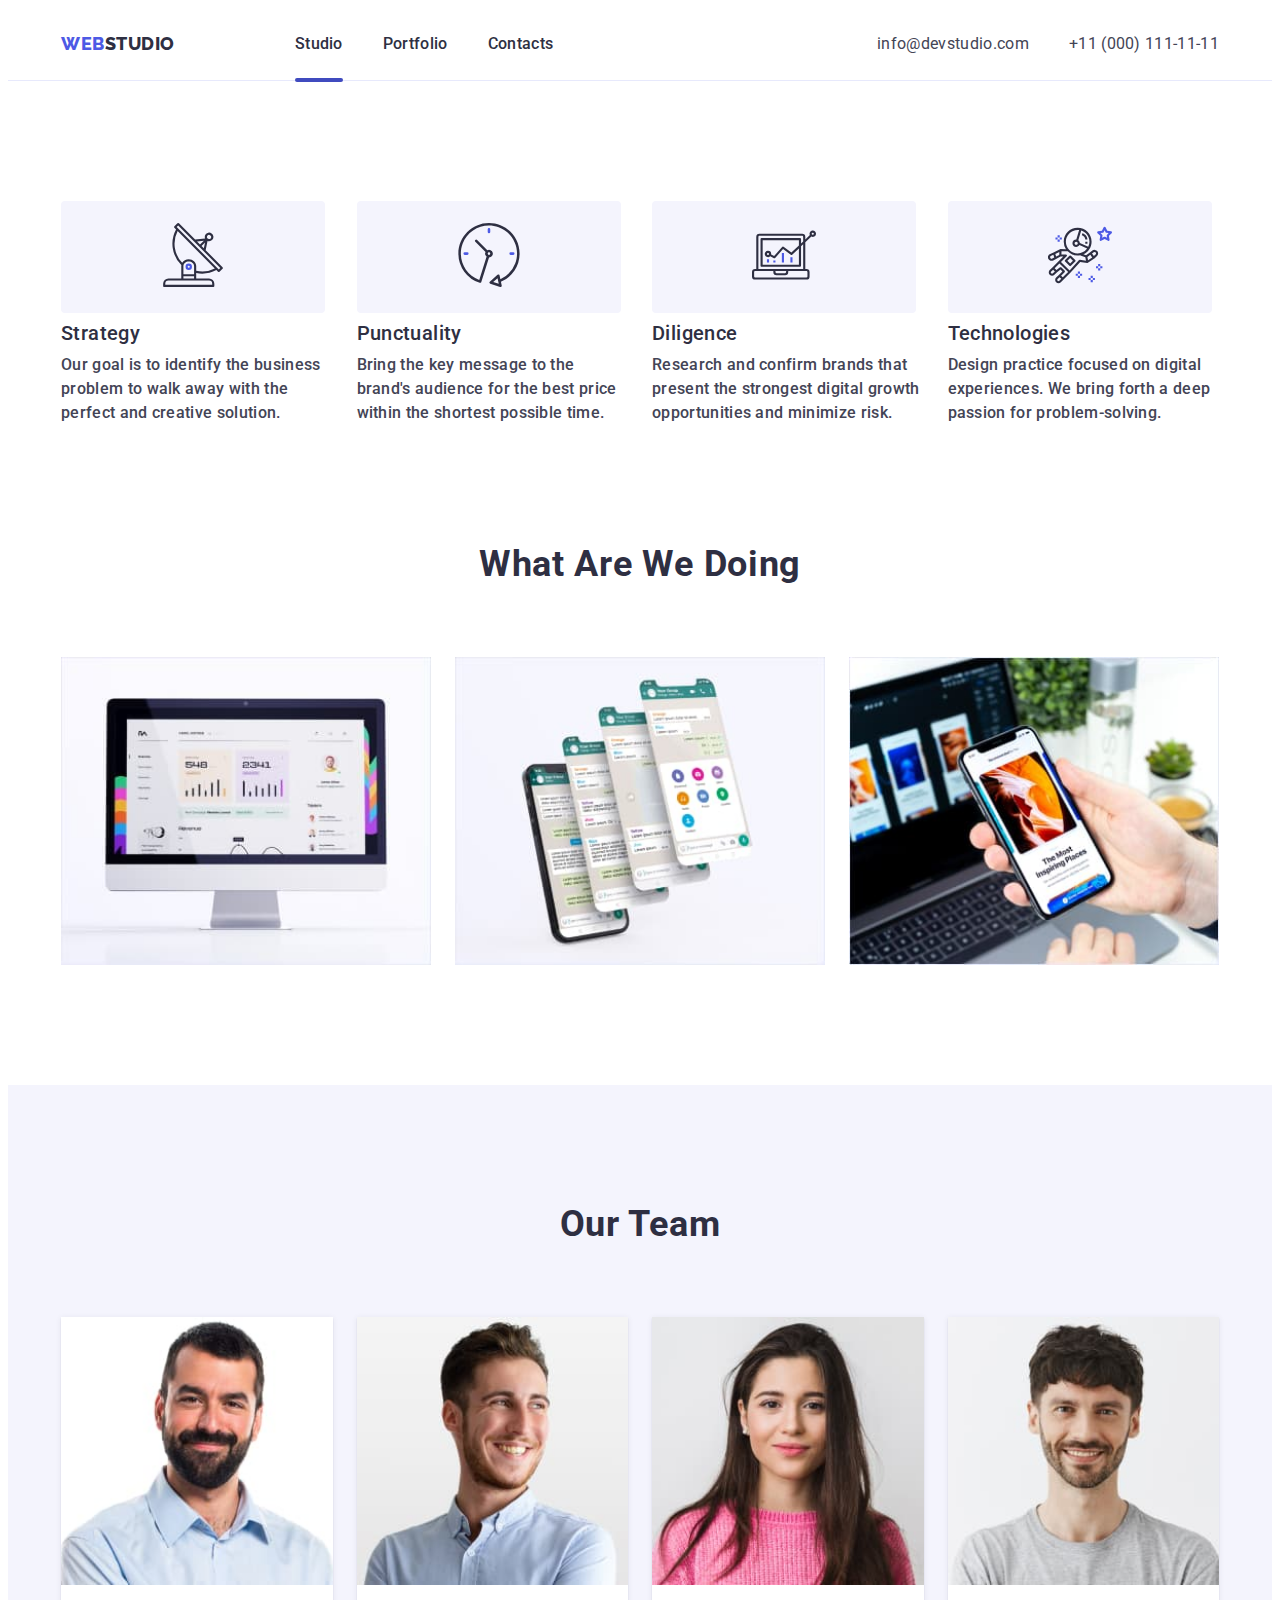
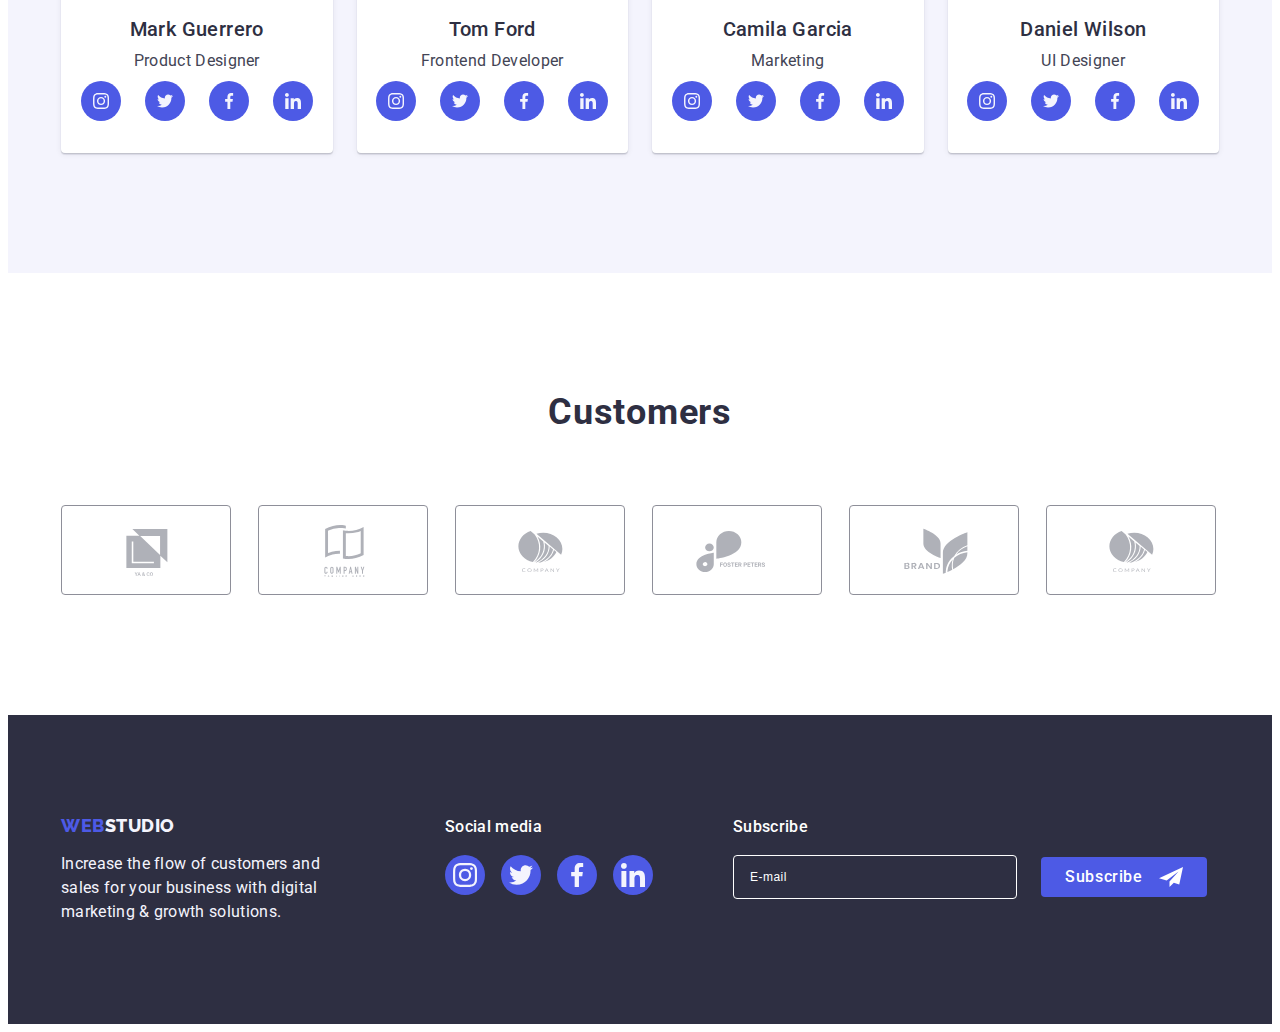
==== commit bc5b6b54: "commit" ====
--- a/index.html
+++ b/index.html
@@ -390,9 +390,9 @@
           </li>
         </ul>
       </div>
-    </section> -->
+    </section>
   </main>
-  <!-- <footer class="page-footer">
+  <footer class="page-footer">
 <div class="page-footer-container container">
   <div class="page-footer-logo">
     <a class="logo footer-logo link" href="./index.html">Web<span class="logo-span-footer">Studio</span></a>
@@ -445,7 +445,7 @@
 </div>
 </div>
   </footer>
-  <div class="backdrop is-hidden" data-modal>
+  <!-- <div class="backdrop is-hidden" data-modal>
     <div class="modal">
       <button type="button" class="modal-close-btn" data-modal-close>
         <svg class="modal-close-btn-icon" width="8" height="8">
--- a/css/styles.css
+++ b/css/styles.css
@@ -882,7 +882,7 @@
 
 /* ========== /Our-Customers=========*/
 /* ========== Page-footer=========*/
-/*.page-footer {
+.page-footer {
 display: flex;
 background-color: #2e2f42;
 padding-top: 100px;
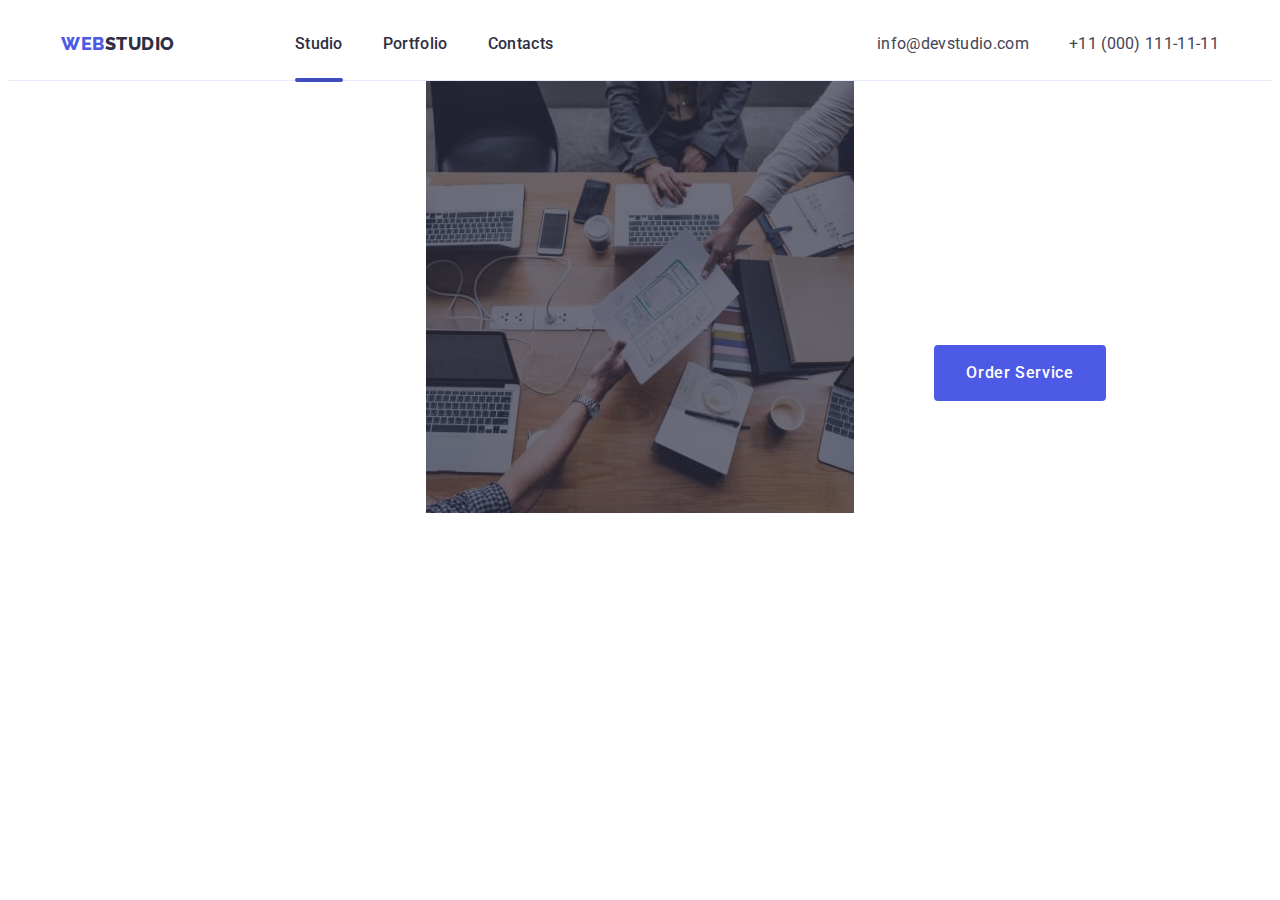
==== commit 02ad63dc: "commit" ====
--- a/index.html
+++ b/index.html
@@ -109,14 +109,14 @@
     </div>
   </header>
   <main>
-    <!-- <section class="hero">
+    <section class="hero">
 <div class="container">
 <h1 class="main-title">Effective Solutions
   for Your Business</h1>
 <button class="modal-btn" type="button" data-modal-open>Order Service</button>
 </div>
-   </section> -->
-    <section class="solutions section">
+   </section>
+    <!-- <section class="solutions section">
       <div class="container">
         <h2 class="visualy-hidden" hidden></h2>
         <ul class="solutions-list list">
@@ -186,8 +186,8 @@
       </li>
     </ul>
    </div>
-    </section>
-    <section class="our-team section">
+    </section> -->
+    <!-- <section class="our-team section">
       <div class="container">
         <h2 class="team">Our Team</h2>
         <ul class="our-team-list list">
@@ -341,8 +341,8 @@
           </li>
         </ul>
       </div>
-    </section>
-    <section class="our-customers section">
+    </section> -->
+    <!-- <section class="our-customers section">
       <div class="container">
         <h2 class="customers-title">Customers</h2>
         <ul class="customers-list list">
@@ -390,9 +390,9 @@
           </li>
         </ul>
       </div>
-    </section>
+    </section> -->
   </main>
-  <footer class="page-footer">
+  <!-- <footer class="page-footer">
 <div class="page-footer-container container">
   <div class="page-footer-logo">
     <a class="logo footer-logo link" href="./index.html">Web<span class="logo-span-footer">Studio</span></a>
@@ -444,7 +444,7 @@
     </form>
 </div>
 </div>
-  </footer>
+  </footer> -->
   <!-- <div class="backdrop is-hidden" data-modal>
     <div class="modal">
       <button type="button" class="modal-close-btn" data-modal-close>
--- a/css/styles.css
+++ b/css/styles.css
@@ -459,29 +459,69 @@
 
 /* ========== /Header =========*/
 /* ========== Hero =========*/
-
-/*.hero {
+@media screen and (min-width: 480px) {
+    .hero {
+    background-image: linear-gradient(rgba(46, 47, 66, 0.7), rgba(46, 47, 66, 0.7)),
+            url("../images/hero/dark_bg_tab_1х.jpg");
+    max-width: 768px;
+    }
+
+}
+@media screen and (min-width: 768px) {
+.hero {
+
+background-image: linear-gradient(rgba(46, 47, 66, 0.7), rgba(46, 47, 66, 0.7)),
+        url("../images/hero/people_office_1x.jpg");
+max-width: 1440px;
+}
+.main-title {
+width: 496px;
+font-size: 56px;
+line-height: 1.07; 
+margin-bottom: 36px;
+}
+    }
+@media screen and (min-width: 1200px) {
+    .hero {
+        max-width: 1440px;
+        padding-top: 188px;
+        padding-bottom: 188px;
+       
+    }
+
+.main-title {
+margin-bottom: 48px;
+}
+}
+.hero {
 background-color: #2e2f42;
-padding-top: 188px;
-padding-bottom: 188px;
+padding-top: 112px;
+padding-bottom: 112px;
+/*padding-top: 188px;
+padding-bottom: 188px;*/
 text-align: center;
 background-image:linear-gradient(rgba(46, 47, 66, 0.7), rgba(46, 47, 66, 0.7)),
- url("../images/hero/people_office.jpg");
+ url("../images/hero/dark-bg_mob_1x.jpg");
 background-size: cover;
 background-color: #2E2F42;
-max-width: 1440px;
+max-width: 428px;
+/*max-width: 1440px;*/
 margin: 0 auto;
 }
 
 .main-title {
 font-weight: 700;
-width: 496px;
-font-size: 56px;
-line-height: 1.07;
+width: 320px;
+/*width: 496px;*/
+font-size: 36px;
+line-height: 1.11;
+/*font-size: 56px;*/
+/*line-height: 1.07;*/
 letter-spacing: 0.02em;
 text-align: center;
 color: var(--color-white);
-margin-bottom: 48px;
+margin-bottom: 72px;
+/*margin-bottom: 48px;*/
 margin-left: auto;
 margin-right: auto;
 }
@@ -804,7 +844,7 @@
     display: flex;
     justify-content: center;
     align-items: center;
-    width: 190px;
+    max-width: 190px;
     height: 88px;
     border-radius: 4px;
     border: 1px solid #8E8F99;
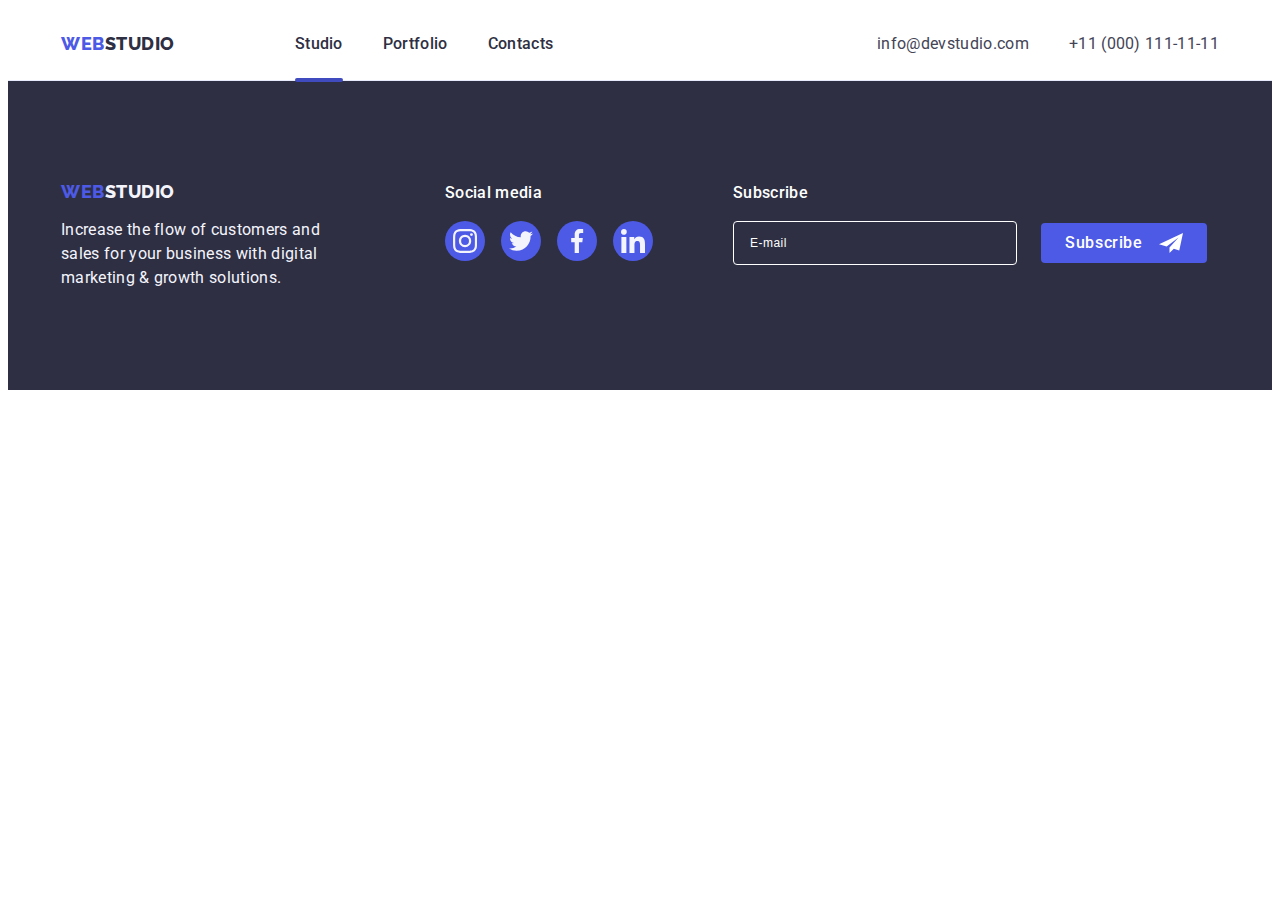
==== commit e3c38972: "сommit" ====
--- a/index.html
+++ b/index.html
@@ -49,73 +49,77 @@
     </div>
     <div class="mobile-menu-btn " data-menu>
       <div class="container mobile-menu-container">
-        <button class="mobile-menu-close-btn " data-menu-close>
-          <svg class=".mobile-menu-close-icon" width="8" height="8">
-            <use href="./images/icons.svg#icon-close-modal"></use>
-          </svg>
-        </button>
-        <ul class="mobile-menu list">
-          <li class="mobile-menu-item">
-            <a class="mobile-menu-link  link" href="./index.html">Studio</a>
-          </li>
-          <li class="mobile-menu-item">
-            <a class="mobile-menu-link  link" href="./portfolio.html">Portfolio</a>
-          </li>
-          <li class="mobile-menu-item">
-            <a class="mobile-menu-link activ-contacts link" href="">Contacts</a>
-          </li>
-        </ul>
-        <address class="mobile-page-address">
-          <ul class="mobile-contact list">
-            <li class="mobile-page-address-contact">
-              <a class="mobile-contact-info-tel link" href="tel:+110001111111">+11 (000) 111-11-11</a>
-            </li>
-            <li class="mobile-page-address-contact">
-              <a class="mobile-contact-info-email link" href="mailto:info@devstudio.com">info@devstudio.com</a>
+        <div>
+          <button class="mobile-menu-close-btn " data-menu-close>
+            <svg class=".mobile-menu-close-icon" width="8" height="8">
+              <use href="./images/icons.svg#icon-close-modal"></use>
+            </svg>
+          </button>
+          <ul class="mobile-menu list">
+            <li class="mobile-menu-item">
+              <a class="mobile-menu-link  link" href="./index.html">Studio</a>
+            </li>
+            <li class="mobile-menu-item">
+              <a class="mobile-menu-link  link" href="./portfolio.html">Portfolio</a>
+            </li>
+            <li class="mobile-menu-item">
+              <a class="mobile-menu-link activ-contacts link" href="">Contacts</a>
             </li>
           </ul>
-        </address>
-        <ul class="mobile-social-list list">
-          <li class="mobile-social-list-item">
-            <a href="" class="mobile-social-list-link">
-              <svg class="mobile-social-list-icon" width="16" height="16">
-                <use href="./images/icons.svg#icon-instagram"></use>
-              </svg>
-            </a>
-          </li>
-          <li class="mobile-social-list-item">
-            <a href="" class="mobile-social-list-link">
-              <svg class="mobile-social-list-icon" width="16" height="16">
-                <use href="./images/icons.svg#icon-twitter"></use>
-              </svg>
-            </a>
-          </li>
-          <li class="mobile-social-list-item">
-            <a href="" class="mobile-social-list-link">
-              <svg class="mobile-social-list-icon" width="16" height="16">
-                <use href="./images/icons.svg#icon-facebook"></use>
-              </svg>
-            </a>
-          </li>
-          <li class="mobile-social-list-item">
-            <a href="" class="mobile-social-list-link">
-              <svg class="mobile-social-list-icon" width="16" height="16">
-                <use href="./images/icons.svg#icon-linkedin"></use>
-              </svg>
-            </a>
-          </li>
-        </ul>
+        </div>
+        <div>
+          <address class="mobile-page-address">
+            <ul class="mobile-contact list">
+              <li class="mobile-page-address-contact">
+                <a class="mobile-contact-info-tel link" href="tel:+110001111111">+11 (000) 111-11-11</a>
+              </li>
+              <li class="mobile-page-address-contact">
+                <a class="mobile-contact-info-email link" href="mailto:info@devstudio.com">info@devstudio.com</a>
+              </li>
+            </ul>
+          </address>
+          <ul class="mobile-social-list list">
+            <li class="mobile-social-list-item">
+              <a href="" class="mobile-social-list-link">
+                <svg class="mobile-social-list-icon" width="16" height="16">
+                  <use href="./images/icons.svg#icon-instagram"></use>
+                </svg>
+              </a>
+            </li>
+            <li class="mobile-social-list-item">
+              <a href="" class="mobile-social-list-link">
+                <svg class="mobile-social-list-icon" width="16" height="16">
+                  <use href="./images/icons.svg#icon-twitter"></use>
+                </svg>
+              </a>
+            </li>
+            <li class="mobile-social-list-item">
+              <a href="" class="mobile-social-list-link">
+                <svg class="mobile-social-list-icon" width="16" height="16">
+                  <use href="./images/icons.svg#icon-facebook"></use>
+                </svg>
+              </a>
+            </li>
+            <li class="mobile-social-list-item">
+              <a href="" class="mobile-social-list-link">
+                <svg class="mobile-social-list-icon" width="16" height="16">
+                  <use href="./images/icons.svg#icon-linkedin"></use>
+                </svg>
+              </a>
+            </li>
+          </ul>
+        </div>
       </div>
     </div>
   </header>
   <main>
-    <section class="hero">
+    <!-- <section class="hero">
 <div class="container">
 <h1 class="main-title">Effective Solutions
   for Your Business</h1>
 <button class="modal-btn" type="button" data-modal-open>Order Service</button>
 </div>
-   </section>
+   </section> -->
     <!-- <section class="solutions section">
       <div class="container">
         <h2 class="visualy-hidden" hidden></h2>
@@ -392,7 +396,7 @@
       </div>
     </section> -->
   </main>
-  <!-- <footer class="page-footer">
+  <footer class="page-footer">
 <div class="page-footer-container container">
   <div class="page-footer-logo">
     <a class="logo footer-logo link" href="./index.html">Web<span class="logo-span-footer">Studio</span></a>
@@ -444,7 +448,7 @@
     </form>
 </div>
 </div>
-  </footer> -->
+  </footer>
   <!-- <div class="backdrop is-hidden" data-modal>
     <div class="modal">
       <button type="button" class="modal-close-btn" data-modal-close>
--- a/css/styles.css
+++ b/css/styles.css
@@ -378,18 +378,22 @@
 line-height: 0;
     }
 
-    .mobile-menu-container {
+    .mobile-menu-container {   
+display: flex;
+flex-direction: column;
+justify-content: space-between;     
 position: relative;
 padding-top: 80px;
 padding-left: 40px;
 padding-bottom: 40px;
+
     }
 
     .mobile-menu {
 display: flex;
 flex-direction: column;
 gap: 40px;
-margin-bottom: 284px;
+/*margin-bottom: 284px;*/
     }
 
     .mobile-menu-link {
@@ -429,7 +433,7 @@
     .mobile-social-list {
 display: flex;
 gap: 56px;
-justify-content: center;
+justify-content: flex-start;
     }
 
     .mobile-social-list-link {
@@ -459,13 +463,44 @@
 
 /* ========== /Header =========*/
 /* ========== Hero =========*/
+.hero {
+    background-color: #2e2f42;
+    padding-top: 112px;
+    padding-bottom: 112px;
+    /*padding-top: 188px;
+padding-bottom: 188px;*/
+    text-align: center;
+    background-image:linear-gradient(rgba(46, 47, 66, 0.7), rgba(46, 47, 66, 0.7)),
+ url("../images/hero/dark-bg_mob_1x.jpg");
+    background-size: cover;
+    background-color: #2E2F42;
+    max-width: 428px;
+    /*max-width: 1440px;*/
+    margin: 0 auto;
+}
+
+@media (min-device-pixel-ratio: 2),
+(min-resolution: 192dpi),
+(min-resolution: 2dppx) {
+    .hero{
+        background-image: linear-gradient(rgba(46, 47, 66, 0.7), rgba(46, 47, 66, 0.7)),
+                url("../images/hero/dark-bg_mob_2x.jpg");
+    }
+}
 @media screen and (min-width: 480px) {
     .hero {
     background-image: linear-gradient(rgba(46, 47, 66, 0.7), rgba(46, 47, 66, 0.7)),
             url("../images/hero/dark_bg_tab_1х.jpg");
     max-width: 768px;
     }
-
+@media (min-device-pixel-ratio: 2),
+(min-resolution: 192dpi),
+(min-resolution: 2dppx) {
+    .hero {
+        background-image: linear-gradient(rgba(46, 47, 66, 0.7), rgba(46, 47, 66, 0.7)),
+            url("../images/hero/dark_bg_tab_2х.jpg");
+    }
+}
 }
 @media screen and (min-width: 768px) {
 .hero {
@@ -473,6 +508,14 @@
 background-image: linear-gradient(rgba(46, 47, 66, 0.7), rgba(46, 47, 66, 0.7)),
         url("../images/hero/people_office_1x.jpg");
 max-width: 1440px;
+}
+@media (min-device-pixel-ratio: 2),
+(min-resolution: 192dpi),
+(min-resolution: 2dppx) {
+    .hero {
+        background-image: linear-gradient(rgba(46, 47, 66, 0.7), rgba(46, 47, 66, 0.7)),
+            url("../images/hero/people_office_2x.jpg");
+    }
 }
 .main-title {
 width: 496px;
@@ -492,21 +535,6 @@
 .main-title {
 margin-bottom: 48px;
 }
-}
-.hero {
-background-color: #2e2f42;
-padding-top: 112px;
-padding-bottom: 112px;
-/*padding-top: 188px;
-padding-bottom: 188px;*/
-text-align: center;
-background-image:linear-gradient(rgba(46, 47, 66, 0.7), rgba(46, 47, 66, 0.7)),
- url("../images/hero/dark-bg_mob_1x.jpg");
-background-size: cover;
-background-color: #2E2F42;
-max-width: 428px;
-/*max-width: 1440px;*/
-margin: 0 auto;
 }
 
 .main-title {
@@ -922,22 +950,29 @@
 
 /* ========== /Our-Customers=========*/
 /* ========== Page-footer=========*/
+
 .page-footer {
 display: flex;
 background-color: #2e2f42;
-padding-top: 100px;
-padding-bottom: 100px;
+padding-top: 96px;
+padding-bottom: 96px;
+/*padding-top: 100px;
+padding-bottom: 100px;*/
 }
 .page-footer-container {
 display: flex;
+flex-direction: column;
 }
 .page-footer-logo {
 display: flex;
 flex-direction: column;
-margin-right: 120px;
+align-items: center;
+margin-bottom: 72px;
+/*margin-right: 120px;*/
 }
 
 .footer-logo {
+margin: 0 auto;
 display: block;
 margin-bottom: 16px;
 }
@@ -950,16 +985,18 @@
 width: 264px;
 }
 .logo-span-footer{
-
 color: var(--color-cloud);
 }
 .media {
 display: flex;
 flex-direction: column; 
-margin-right: 80px; 
+align-items: center;
+margin-bottom: 72px;
+/*margin-right: 80px; */
 }
 .media-list {
 display: flex;
+justify-content:flex-start;
 justify-content: center;
 gap: 16px;
 }
@@ -992,6 +1029,7 @@
 .subscribe {
 display: flex;
 flex-direction: column;
+align-items: center;
 }
 .subscribe-text {
 font-weight: 500;
@@ -1004,11 +1042,14 @@
 
 .subscribe-form {
 display: flex;
+flex-direction: column;
+align-items: center;
 gap: 24px;
 }
 
 .subscribe-form-input {
-width: 264px;
+width: 398px;
+/*width: 264px;*/
 height: 40px;
 border: 1px solid #FFFFFF;
 border-radius: 4px;
@@ -1054,7 +1095,55 @@
 .subscribe-svg {
 fill: #FFFFFF;
 }
-
+@media screen and (min-width:768px) {
+    .page-footer>.container {
+        width: 582px;
+    }
+.page-footer-container {
+    flex-direction:row;
+    flex-wrap: wrap;
+    gap:72px 24px;
+}
+.page-footer-logo {
+    margin-bottom: 0;
+}
+.footer-logo {
+margin-left: 0;
+
+}
+.media {
+    align-items: flex-start;
+    margin-bottom: 0;
+}
+.subscribe {
+    align-items: flex-start;
+}
+.subscribe-form {
+    flex-direction: row;
+}
+.subscribe-form-input {
+    width: 264px;
+}
+}
+
+@media screen and (min-width:1200px) {
+    .page-footer>.container {
+        width: 1158px;
+    }
+.page-footer {
+    padding-top: 100px;
+    padding-bottom: 100px;
+}
+.page-footer-logo {
+    margin-right: 120px;
+}
+.page-footer-container {
+    gap:0;
+}
+.media {
+    margin-right: 80px;
+}
+}
 
 /* ========== /Page-footer=========*/
 
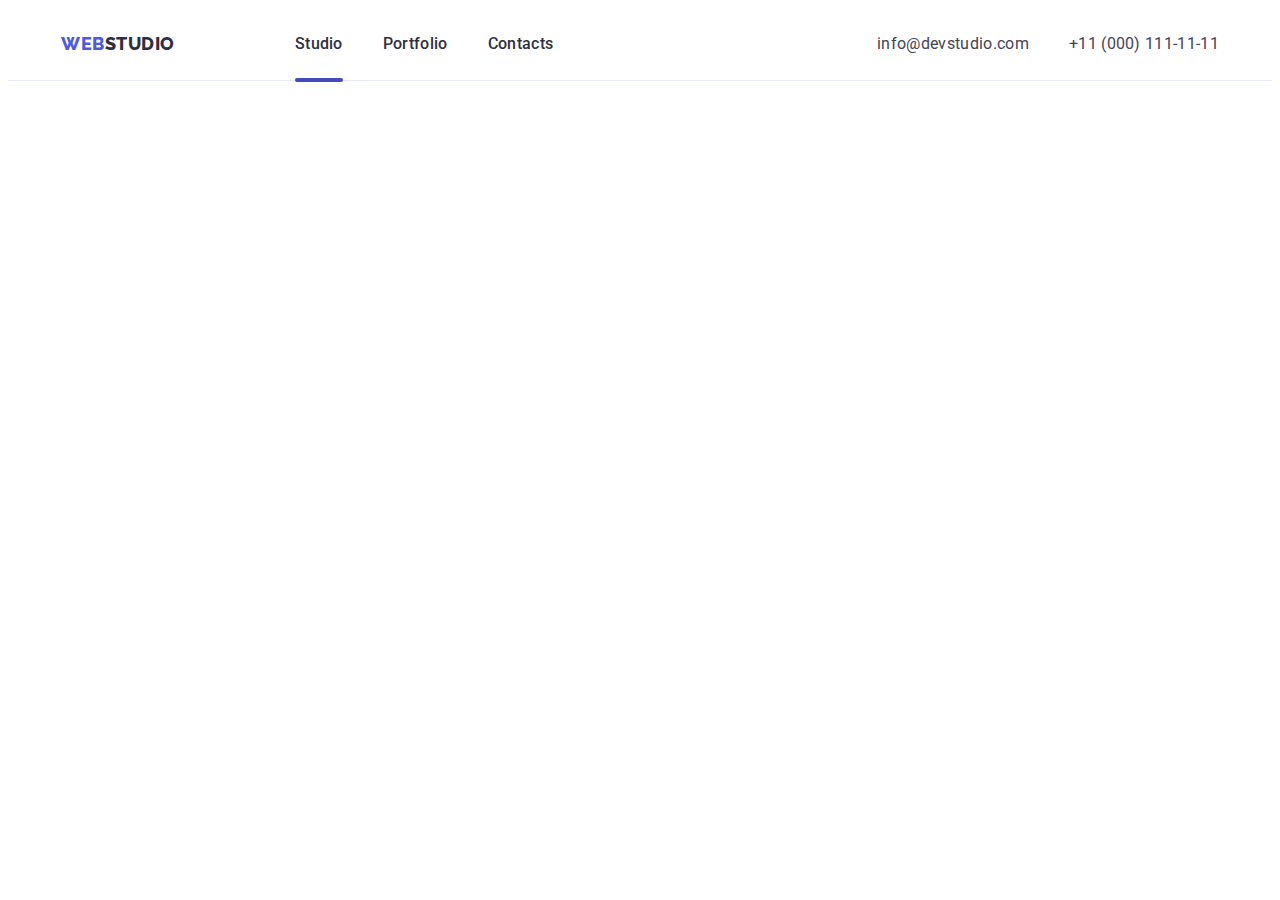
==== commit 99f63633: "commit" ====
--- a/index.html
+++ b/index.html
@@ -174,19 +174,19 @@
           </li>
         </ul>
       </div>
-    </section>
-    <section class="our-solutions">
+    </section> -->
+    <!-- <section class="our-solutions">
    <div class="container">
     <h2 class="work-options">What are we doing</h2>
     <ul class="our-solutions-list list">
       <li class="photos-works">
-        <img src="./images/section_3/img_1.jpg" alt="computer" width="360" height="300">
+        <img srcset="./images/section_3/img_1_2x.jpg 2x" src="./images/section_3/img_1.jpg" alt="computer" width="360" height="300">
       </li>
       <li class="photos-works">
-        <img src="./images/section_3/img_2.jpg" alt="application" width="360" height="300">
+        <img srcset="./images/section_3/img_2_2x.jpg 2x" src="./images/section_3/img_2.jpg" alt="application" width="360" height="300">
       </li>
       <li class="photos-works">
-        <img src="./images/section_3/img_3.jpg" alt="telephone" width="360" height="300">
+        <img srcset="./images/section_3/img_3_2x.jpg 2x" src="./images/section_3/img_3.jpg" alt="telephone" width="360" height="300">
       </li>
     </ul>
    </div>
@@ -196,7 +196,7 @@
         <h2 class="team">Our Team</h2>
         <ul class="our-team-list list">
           <li class="team-description">
-            <img src="./images/team/mark_guerrero.jpg" alt="photo product designer" width="264" height="260">
+            <img srcset="./images/team/mark_guerrero_2x.jpg 2x" src="./images/team/mark_guerrero.jpg" alt="photo product designer" width="264" height="260">
             <div class="team-description-content">
                 <h3 class="name">Mark Guerrero</h3>
                 <p class="profession">Product Designer</p>
@@ -233,7 +233,7 @@
             </div>
           </li>
           <li class="team-description">
-            <img src="./images/team/tom_ford.jpg" alt="photo frontend developer " width="264" height="260">
+            <img srcset="./images/team/tom_ford_2x.jpg 2x" src="./images/team/tom_ford.jpg" alt="photo frontend developer " width="264" height="260">
             <div class="team-description-content">
                 <h3 class="name">Tom Ford</h3>
                 <p class="profession">Frontend Developer</p>
@@ -270,7 +270,7 @@
             </div>
           </li>
           <li class="team-description">
-            <img src="./images/team/camila_garcia.jpg" alt="photo marketing" width="264" height="260">
+            <img srcset="./images/team/camila_garcia_2x.jpg 2x" src="./images/team/camila_garcia.jpg" alt="photo marketing" width="264" height="260">
             <div class="team-description-content">
               <h3 class="name">Camila Garcia</h3>
               <p class="profession">Marketing</p>
@@ -307,7 +307,7 @@
             </div>
           </li>
           <li class="team-description">
-            <img src="./images/team/daniel_wilson.jpg" alt="photo UI designer" width="264" height="260">
+            <img srcset="./images/team/daniel_wilson_2x.jpg 2x" src="./images/team/daniel_wilson.jpg" alt="photo UI designer" width="264" height="260">
             <div class="team-description-content">
               <h3 class="name">Daniel Wilson</h3>
               <p class="profession">UI Designer</p>
@@ -396,7 +396,7 @@
       </div>
     </section> -->
   </main>
-  <footer class="page-footer">
+  <!-- <footer class="page-footer">
 <div class="page-footer-container container">
   <div class="page-footer-logo">
     <a class="logo footer-logo link" href="./index.html">Web<span class="logo-span-footer">Studio</span></a>
@@ -448,7 +448,7 @@
     </form>
 </div>
 </div>
-  </footer>
+  </footer> -->
   <!-- <div class="backdrop is-hidden" data-modal>
     <div class="modal">
       <button type="button" class="modal-close-btn" data-modal-close>
--- a/css/styles.css
+++ b/css/styles.css
@@ -159,6 +159,7 @@
 
  .mobile-menu-container {
      position: relative;
+     height: 100%;
  }
 }
 .page-header-container {
@@ -1045,10 +1046,11 @@
 flex-direction: column;
 align-items: center;
 gap: 24px;
+width: 100%;
 }
 
 .subscribe-form-input {
-width: 398px;
+width: 100%;
 /*width: 264px;*/
 height: 40px;
 border: 1px solid #FFFFFF;
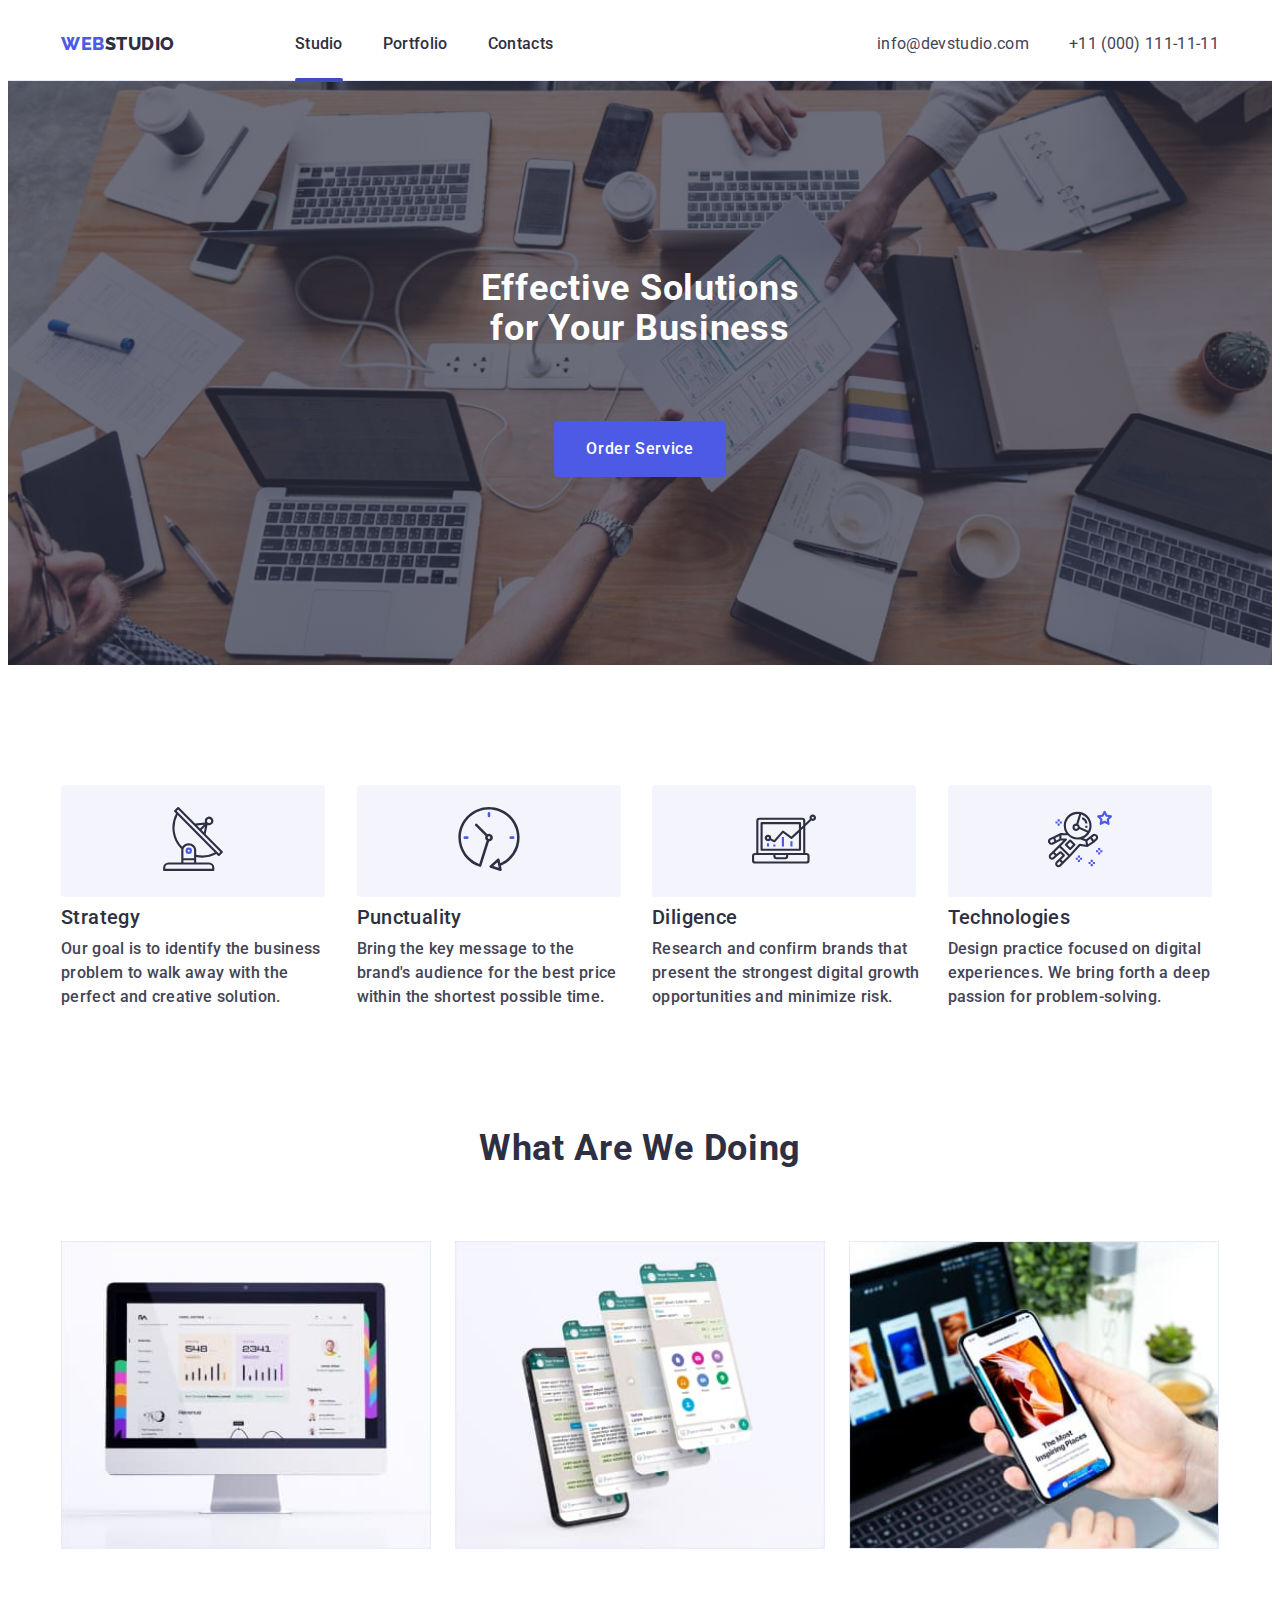
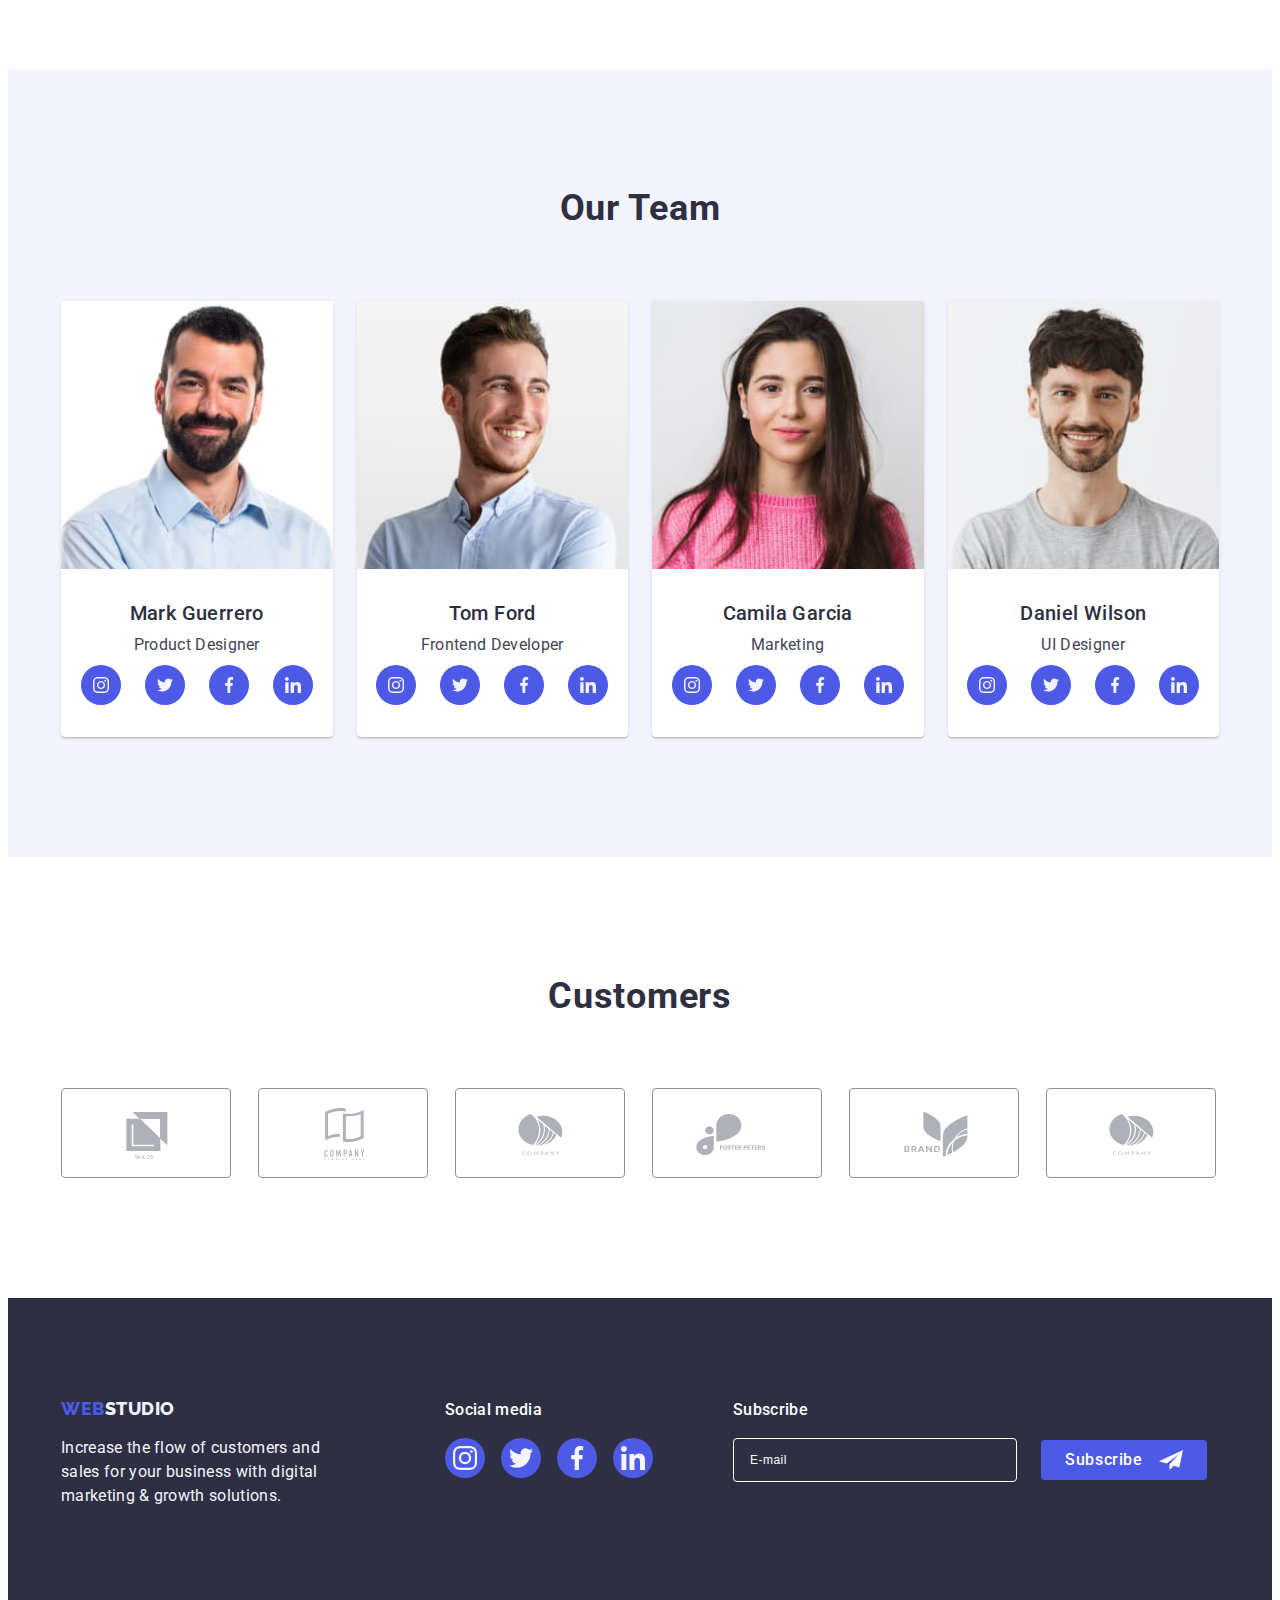
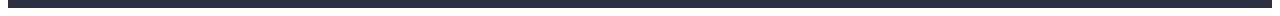
==== commit 091addcf: "commit" ====
--- a/index.html
+++ b/index.html
@@ -55,17 +55,19 @@
               <use href="./images/icons.svg#icon-close-modal"></use>
             </svg>
           </button>
-          <ul class="mobile-menu list">
-            <li class="mobile-menu-item">
-              <a class="mobile-menu-link  link" href="./index.html">Studio</a>
-            </li>
-            <li class="mobile-menu-item">
-              <a class="mobile-menu-link  link" href="./portfolio.html">Portfolio</a>
-            </li>
-            <li class="mobile-menu-item">
-              <a class="mobile-menu-link activ-contacts link" href="">Contacts</a>
-            </li>
-          </ul>
+          <nav class="mobile-nav list">
+            <ul class="mobile-menu list">
+              <li class="mobile-menu-item">
+                <a class="mobile-menu-link  link" href="./index.html">Studio</a>
+              </li>
+              <li class="mobile-menu-item">
+                <a class="mobile-menu-link  link" href="./portfolio.html">Portfolio</a>
+              </li>
+              <li class="mobile-menu-item">
+                <a class="mobile-menu-link activ-contacts link" href="">Contacts</a>
+              </li>
+            </ul>
+          </nav>
         </div>
         <div>
           <address class="mobile-page-address">
@@ -113,14 +115,14 @@
     </div>
   </header>
   <main>
-    <!-- <section class="hero">
+    <section class="hero">
 <div class="container">
 <h1 class="main-title">Effective Solutions
   for Your Business</h1>
 <button class="modal-btn" type="button" data-modal-open>Order Service</button>
 </div>
-   </section> -->
-    <!-- <section class="solutions section">
+   </section>
+    <section class="solutions section">
       <div class="container">
         <h2 class="visualy-hidden" hidden></h2>
         <ul class="solutions-list list">
@@ -174,8 +176,8 @@
           </li>
         </ul>
       </div>
-    </section> -->
-    <!-- <section class="our-solutions">
+    </section>
+    <section class="our-solutions">
    <div class="container">
     <h2 class="work-options">What are we doing</h2>
     <ul class="our-solutions-list list">
@@ -190,8 +192,8 @@
       </li>
     </ul>
    </div>
-    </section> -->
-    <!-- <section class="our-team section">
+    </section>
+    <section class="our-team section">
       <div class="container">
         <h2 class="team">Our Team</h2>
         <ul class="our-team-list list">
@@ -345,8 +347,8 @@
           </li>
         </ul>
       </div>
-    </section> -->
-    <!-- <section class="our-customers section">
+    </section>
+    <section class="our-customers section">
       <div class="container">
         <h2 class="customers-title">Customers</h2>
         <ul class="customers-list list">
@@ -394,9 +396,9 @@
           </li>
         </ul>
       </div>
-    </section> -->
+    </section>
   </main>
-  <!-- <footer class="page-footer">
+  <footer class="page-footer">
 <div class="page-footer-container container">
   <div class="page-footer-logo">
     <a class="logo footer-logo link" href="./index.html">Web<span class="logo-span-footer">Studio</span></a>
@@ -448,7 +450,7 @@
     </form>
 </div>
 </div>
-  </footer> -->
+  </footer>
   <!-- <div class="backdrop is-hidden" data-modal>
     <div class="modal">
       <button type="button" class="modal-close-btn" data-modal-close>
--- a/css/styles.css
+++ b/css/styles.css
@@ -161,6 +161,7 @@
      position: relative;
      height: 100%;
  }
+
 }
 .page-header-container {
 display: flex;
@@ -405,8 +406,13 @@
 letter-spacing: 0.02em;
 text-transform: capitalize;
 color: #2E2F42;
-    }
-
+transition: color var(--transition-duration-and-func);
+    }
+ 
+ .mobile-menu-link:hover,
+ .mobile-menu-link:focus {
+     color: var(--color-ocean);
+ }
     .mobile-contact {
 display: flex;
 flex-direction: column;
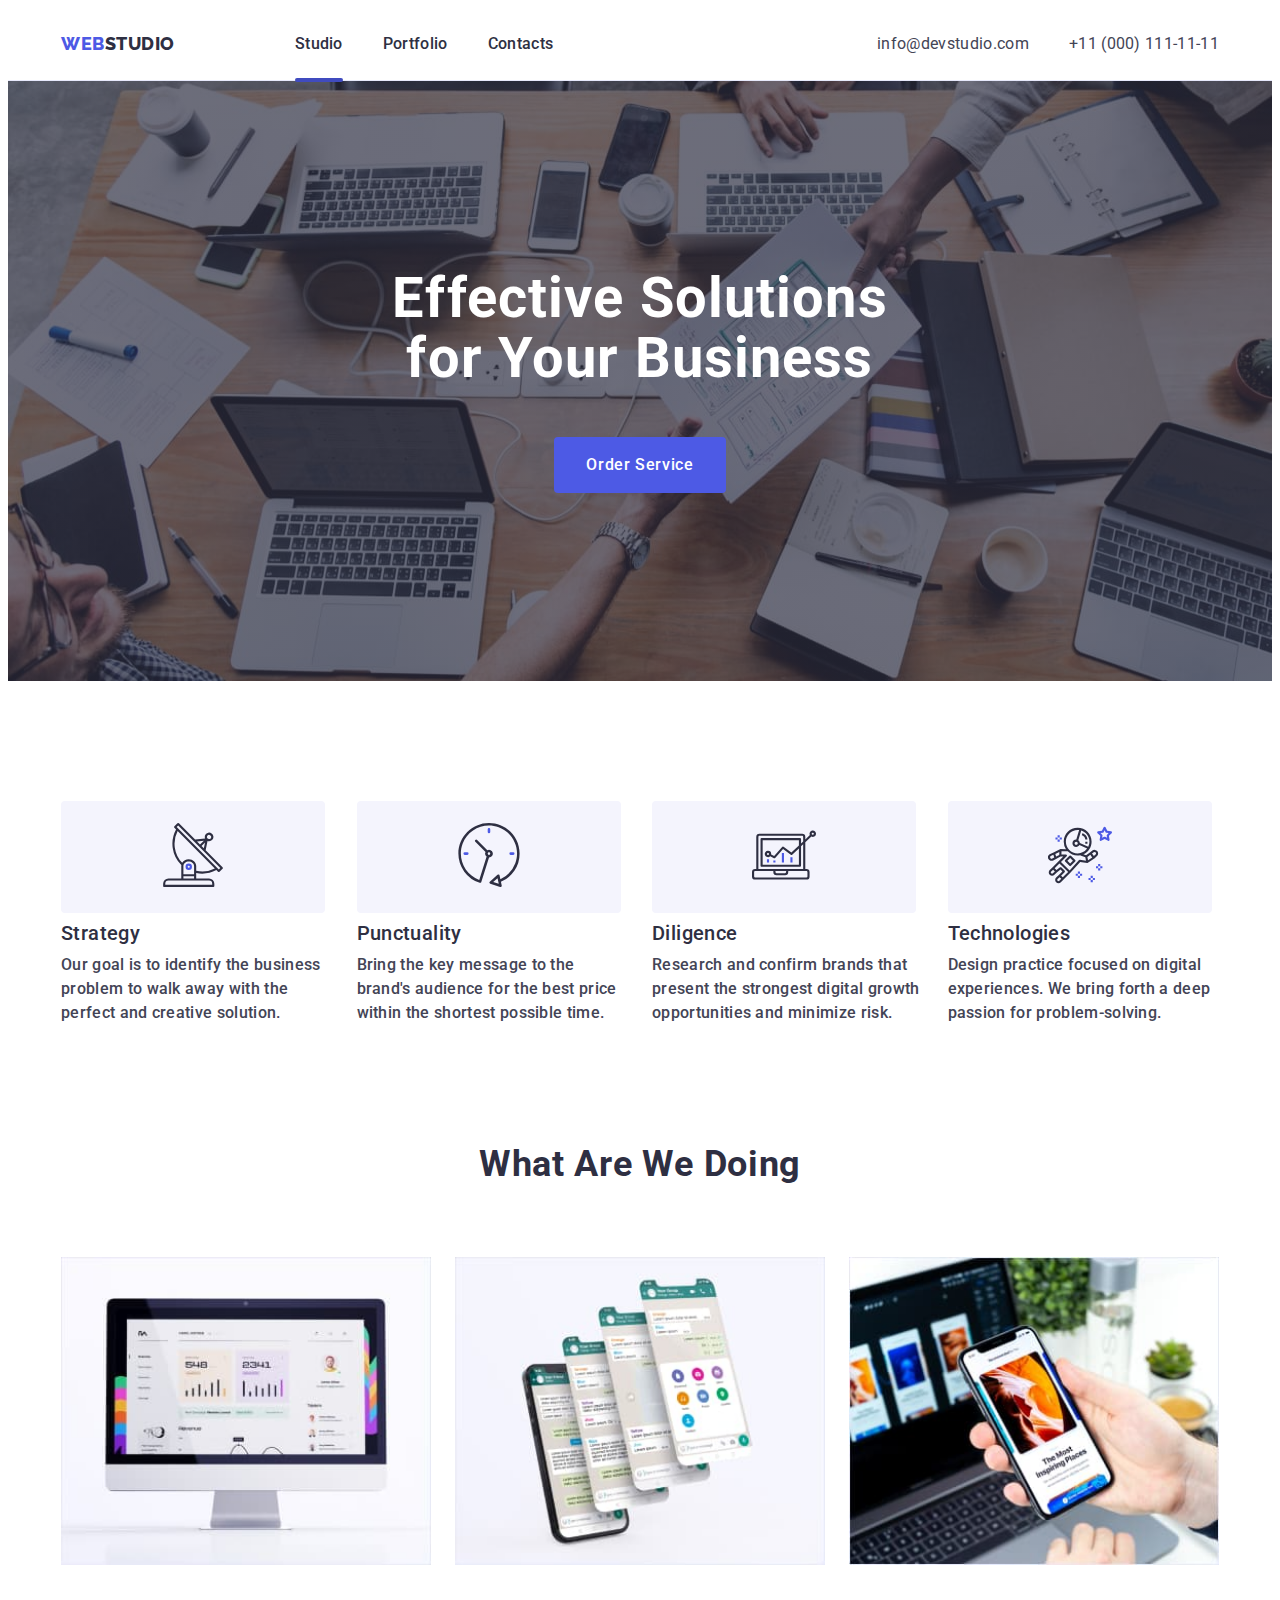
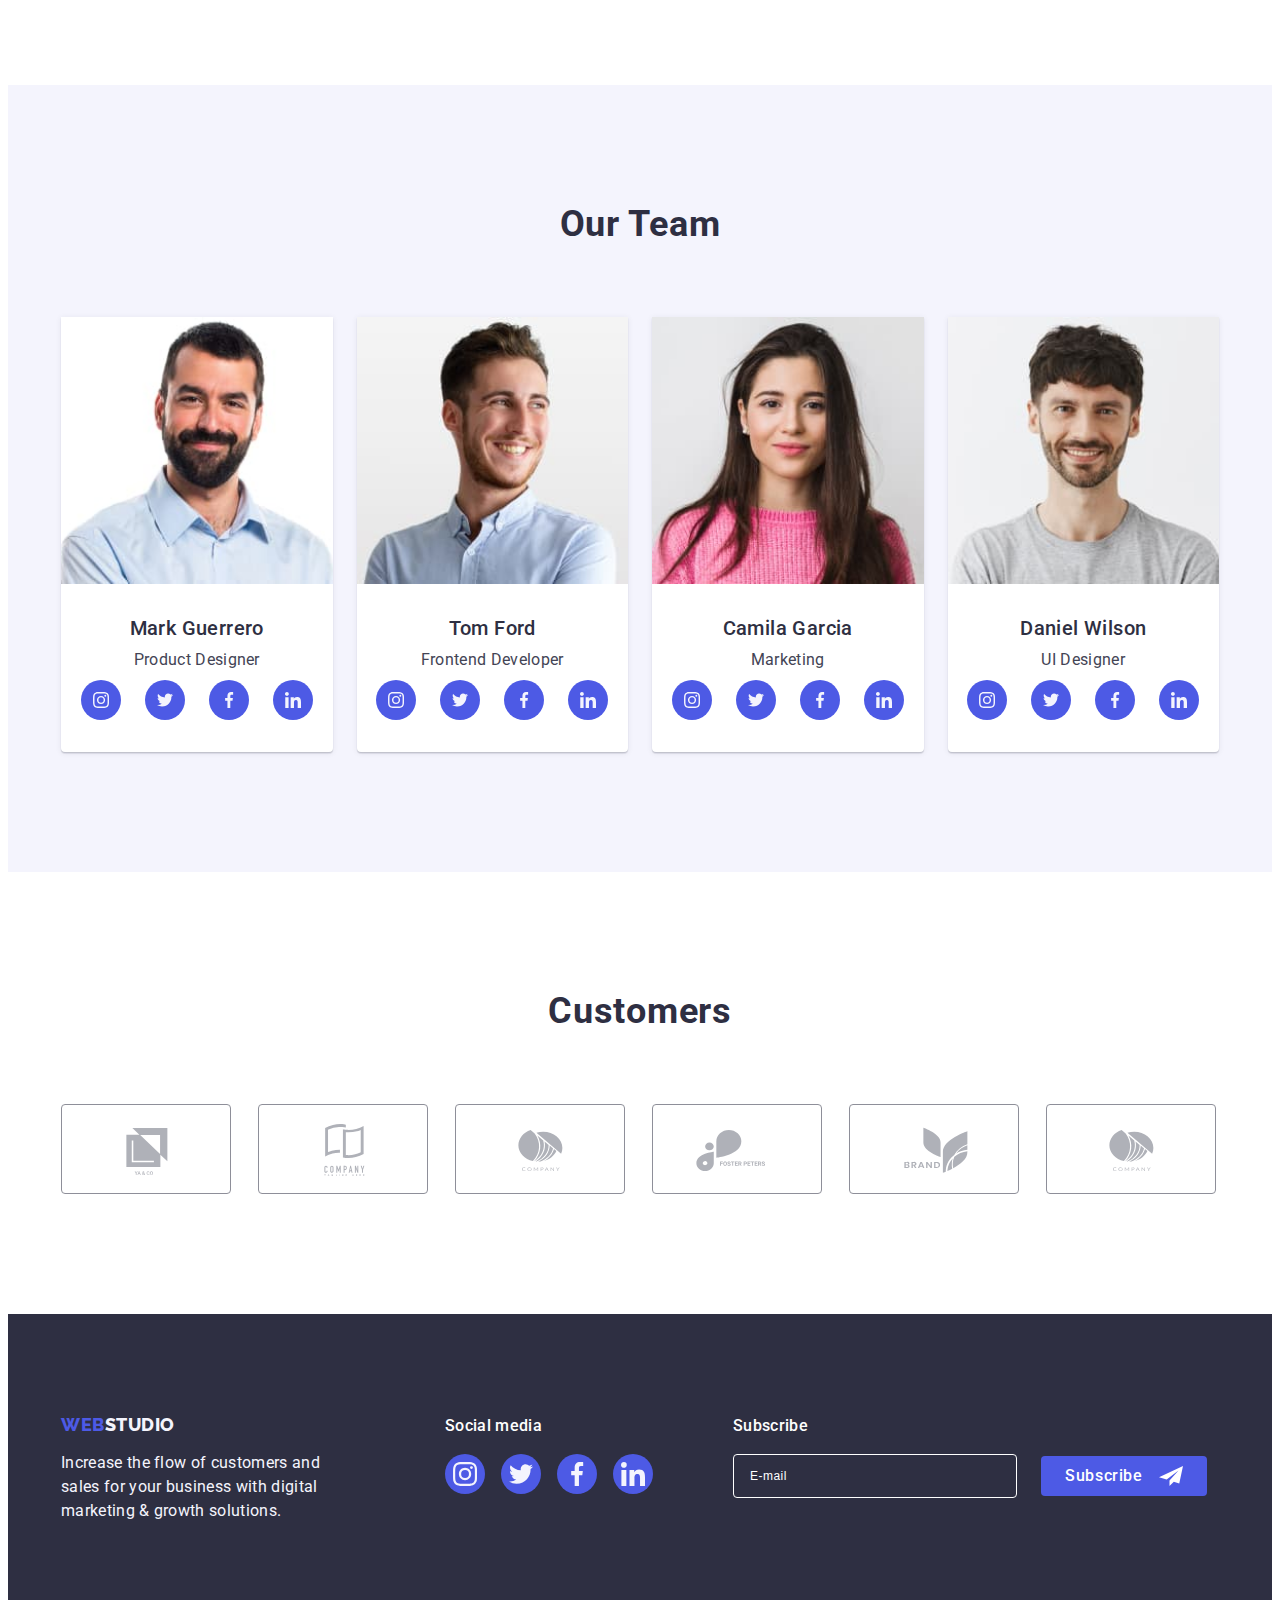
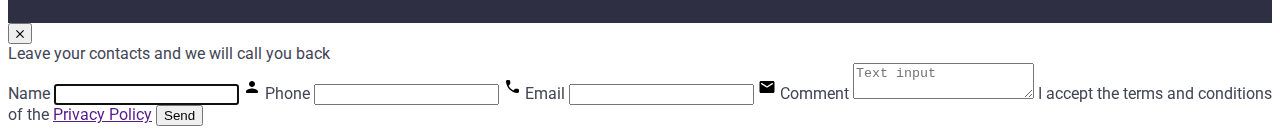
==== commit 85fb001a: "commit" ====
--- a/index.html
+++ b/index.html
@@ -451,7 +451,7 @@
 </div>
 </div>
   </footer>
-  <!-- <div class="backdrop is-hidden" data-modal>
+  <div class="backdrop is-hidden" data-modal>
     <div class="modal">
       <button type="button" class="modal-close-btn" data-modal-close>
         <svg class="modal-close-btn-icon" width="8" height="8">
@@ -501,8 +501,8 @@
           <button type="submit" class="modal-form-submit">Send</button>
       </form>
     </div>
-  </div> -->
+  </div>
   <script src="./js/mobile-menu.js"></script>
-  <!-- <script src="./js/modal.js"></script> -->
+  <script src="./js/modal.js"></script>
 </body>
 </html>--- a/css/styles.css
+++ b/css/styles.css
@@ -431,15 +431,16 @@
     .mobile-contact-info-tel {
 
 font-weight: 700;
-font-size: 36px;
-line-height: 1.11px;
+font-size: 24px;
+/*font-size: 36px;*/
+line-height: 1.11;
 letter-spacing: 0.02em;
 text-transform: capitalize;
     }
 
     .mobile-social-list {
 display: flex;
-gap: 56px;
+gap: 35px;
 justify-content: flex-start;
     }
 
@@ -462,6 +463,14 @@
 background-color: #404BBF;
     }
 }
+@media screen and (min-width: 428px){
+    .mobile-contact-info-tel {
+    font-size: 36px;
+    }
+.mobile-social-list {
+    gap: 56px;
+}
+}
 @media screen and (min-width: 768px) {
 .mobile-menu-btn {
 display: none;
@@ -470,6 +479,7 @@
 
 /* ========== /Header =========*/
 /* ========== Hero =========*/
+
 .hero {
     background-color: #2e2f42;
     padding-top: 112px;
@@ -494,7 +504,25 @@
                 url("../images/hero/dark-bg_mob_2x.jpg");
     }
 }
-@media screen and (min-width: 480px) {
+
+.main-title {
+    font-weight: 700;
+    width: 100%;
+    /*width: 496px;*/
+    font-size: 36px;
+    line-height: 1.11;
+    /*font-size: 56px;*/
+    /*line-height: 1.07;*/
+    letter-spacing: 0.02em;
+    text-align: center;
+    color: var(--color-white);
+    margin-bottom: 72px;
+    /*margin-bottom: 48px;*/
+    margin-left: auto;
+    margin-right: auto;
+}
+
+@media screen and (min-width: 428px) {
     .hero {
     background-image: linear-gradient(rgba(46, 47, 66, 0.7), rgba(46, 47, 66, 0.7)),
             url("../images/hero/dark_bg_tab_1х.jpg");
@@ -508,6 +536,9 @@
             url("../images/hero/dark_bg_tab_2х.jpg");
     }
 }
+.main-title {
+width: 320px;
+}
 }
 @media screen and (min-width: 768px) {
 .hero {
@@ -544,22 +575,6 @@
 }
 }
 
-.main-title {
-font-weight: 700;
-width: 320px;
-/*width: 496px;*/
-font-size: 36px;
-line-height: 1.11;
-/*font-size: 56px;*/
-/*line-height: 1.07;*/
-letter-spacing: 0.02em;
-text-align: center;
-color: var(--color-white);
-margin-bottom: 72px;
-/*margin-bottom: 48px;*/
-margin-left: auto;
-margin-right: auto;
-}
 
 .modal-btn {
 font-family: 'Roboto', sans-serif;
